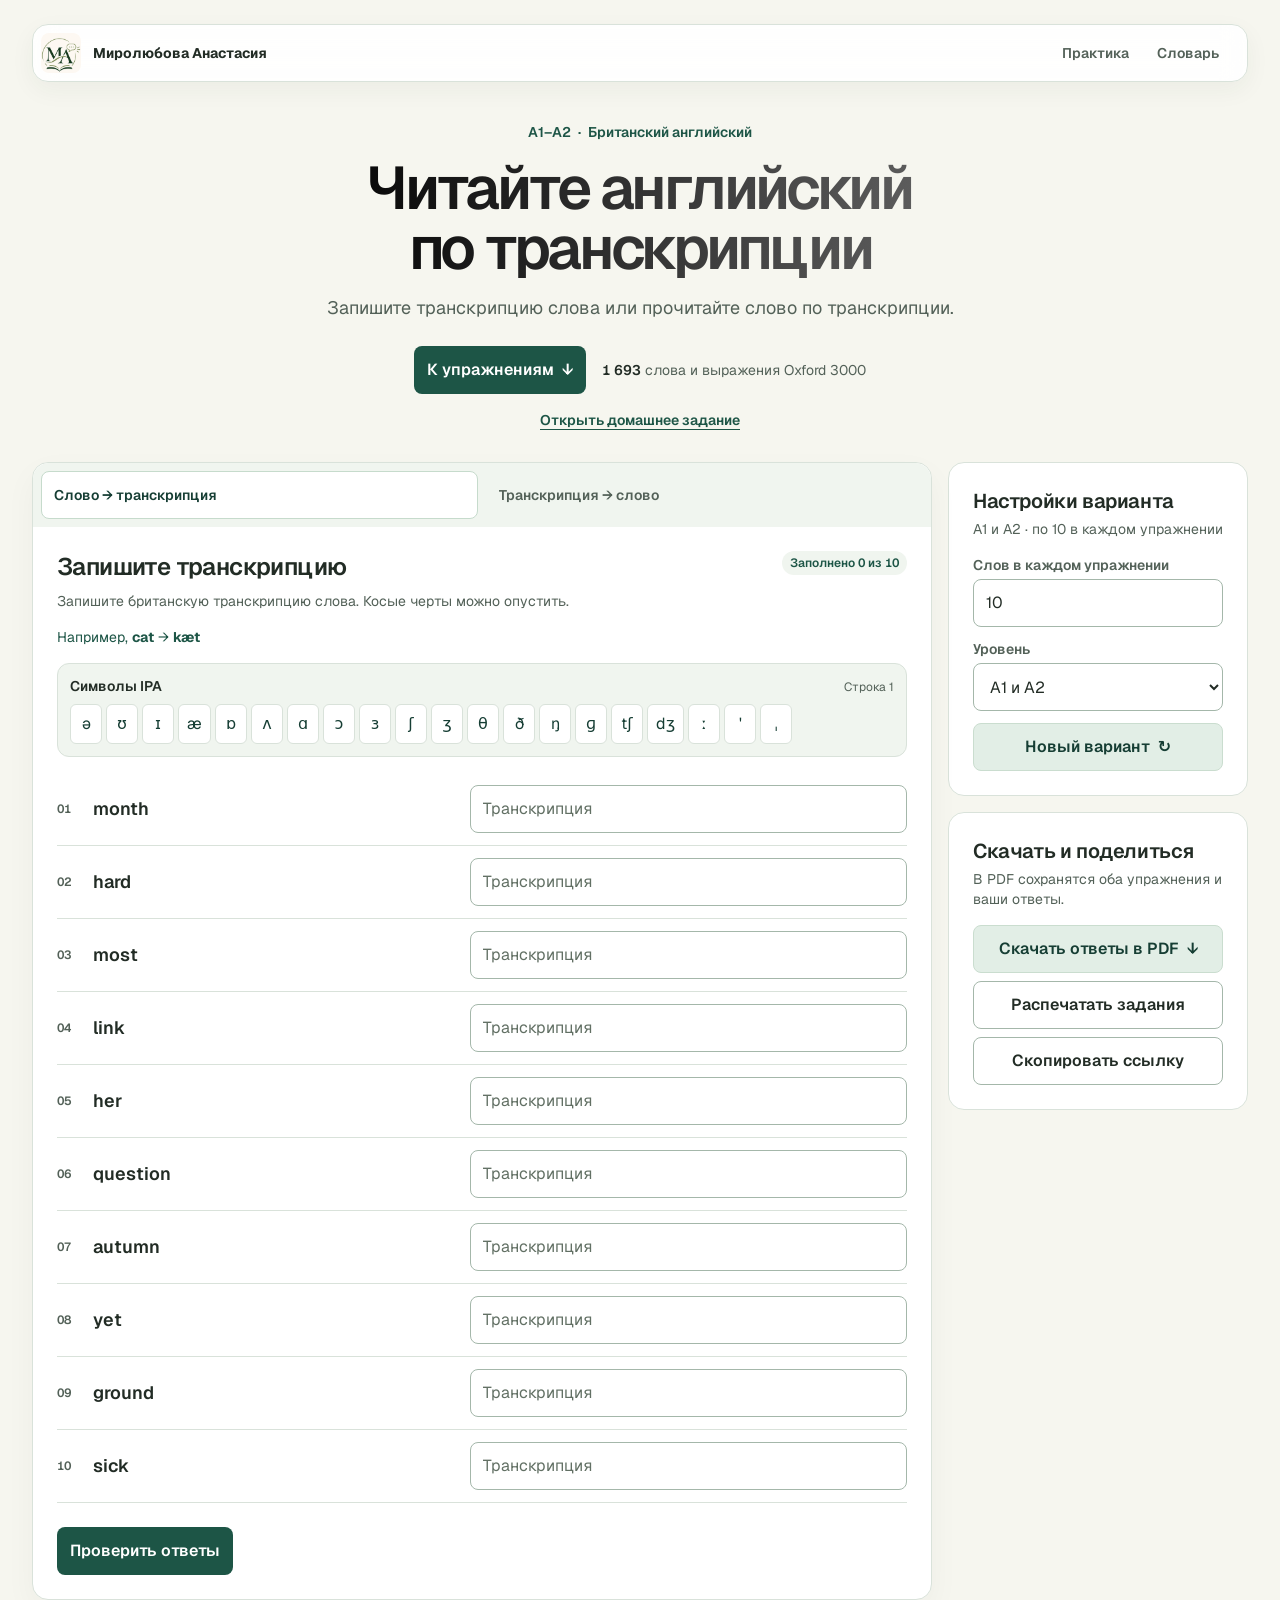
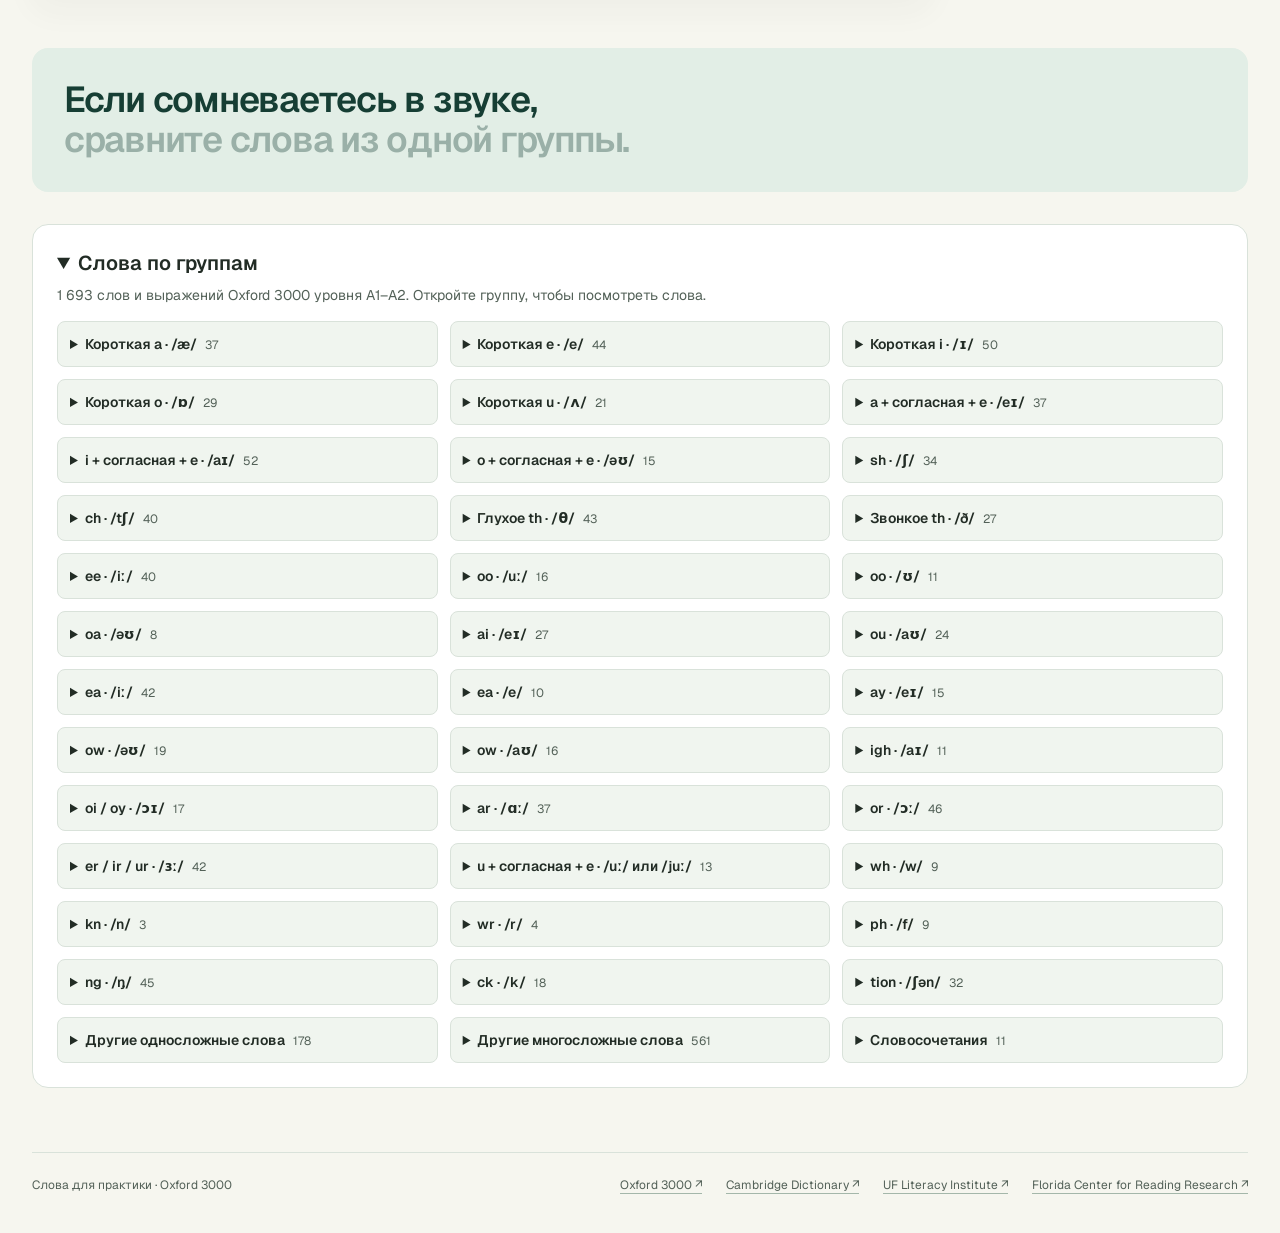
==== index.html @ 7498cb02 "Refresh trainer navigation and resource links" ====
<!doctype html>
<html lang="ru">
<head>
  <meta charset="utf-8">
  <meta name="viewport" content="width=device-width, initial-scale=1">
  <meta name="description" content="Тренажёр британской транскрипции для A1–A2. Два упражнения по словам Oxford 3000, клавиатура IPA и PDF с ответами.">
  <meta name="theme-color" content="#f6f6ef">
  <meta property="og:type" content="website">
  <meta property="og:title" content="Миролюбова Анастасия">
  <meta property="og:description" content="Тренажёр чтения и британской транскрипции по словам Oxford 3000 для A1–A2.">
  <meta property="og:url" content="https://dangensquangens.github.io/angliyskiy_mi_na/">
  <meta property="og:image" content="https://dangensquangens.github.io/angliyskiy_mi_na/share-preview.png?v=5">
  <meta property="og:image:alt" content="Миролюбова Анастасия. Тренажёр чтения и транскрипции для A1–A2.">
  <meta name="twitter:card" content="summary_large_image">
  <title>Миролюбова Анастасия</title>
  <link rel="icon" href="brand-mark.png" type="image/png">
  <link rel="preconnect" href="https://fonts.googleapis.com">
  <link rel="preconnect" href="https://fonts.gstatic.com" crossorigin>
  <link href="https://fonts.googleapis.com/css2?family=Geist:wght@400;500;600;700&display=swap" rel="stylesheet">
  <link rel="stylesheet" href="styles.css?v=6">
  <script src="words.js" defer></script>
  <script src="catalog.js" defer></script>
  <script src="reading-rules.js" defer></script>
  <script src="responses-pdf.js?v=2" defer></script>
  <script src="app.js?v=8" defer></script>
</head>
<body>
  <a class="skip-link" href="#exercise-panel" data-section>К заданиям</a>
  <div id="site-top" class="site-shell" tabindex="-1">
    <header class="site-header">
      <a class="brand" href="#site-top" data-section aria-label="Миролюбова Анастасия, к началу страницы">
        <img class="brand-mark" src="brand-mark.png" alt="" width="40" height="40">
        <span>Миролюбова Анастасия</span>
      </a>
      <nav class="site-nav" aria-label="По разделам">
        <a href="#practice" data-section>Практика</a>
        <a href="#dictionary" data-section>Словарь</a>
      </nav>
    </header>

    <main class="page-content">
      <section class="page-heading" aria-labelledby="page-title">
        <div class="hero-copy">
          <p class="hero-context">A1–A2 <span aria-hidden="true">·</span> Британский английский</p>
          <h1 id="page-title">Читайте английский<br>по транскрипции</h1>
          <p class="page-intro">Запишите транскрипцию слова или прочитайте слово по транскрипции.</p>
          <div class="hero-actions">
            <a class="button button-primary" href="#practice" data-section>К упражнениям <span aria-hidden="true">↓</span></a>
            <p class="hero-source"><strong>1&nbsp;693</strong> слова и выражения Oxford 3000</p>
          </div>
          <p class="homework-entry"><a href="homework.html">Открыть домашнее задание</a></p>
        </div>
      </section>

      <section id="practice" class="practice" tabindex="-1" aria-label="Практика чтения и транскрипции">
        <div class="workspace">
          <section class="variant-card" aria-labelledby="settings-title">
            <div>
              <h2 id="settings-title">Настройки варианта</h2>
              <p id="worksheet-meta" class="muted"></p>
              <p id="settings-note" class="form-note" role="status" aria-live="polite"></p>
            </div>
            <form id="settings" aria-labelledby="settings-title">
              <div class="settings-field">
                <label class="field-label" for="word-count">Слов в каждом упражнении</label>
                <input id="word-count" name="word-count" type="number" min="1" max="15" value="10" required>
              </div>
              <div class="settings-field">
                <label class="field-label" for="level">Уровень</label>
                <select id="level" name="level">
                  <option value="all">A1 и A2</option>
                  <option value="A1">A1</option>
                  <option value="A2">A2</option>
                </select>
              </div>
              <button class="button button-secondary" type="submit">Новый вариант <span aria-hidden="true">↻</span></button>
            </form>
          </section>
          <section class="worksheet" aria-label="Упражнения">
            <div class="tabs" role="tablist" aria-label="Выберите упражнение">
              <button id="tab-0" class="tab" type="button" role="tab" data-mode="0" aria-controls="exercise-panel" aria-selected="true" tabindex="0">
                <span>Слово <span aria-hidden="true">→</span> транскрипция</span>
              </button>
              <button id="tab-1" class="tab" type="button" role="tab" data-mode="1" aria-controls="exercise-panel" aria-selected="false" tabindex="-1">
                <span>Транскрипция <span aria-hidden="true">→</span> слово</span>
              </button>
            </div>

            <div id="exercise-panel" class="exercise-panel" role="tabpanel" aria-labelledby="tab-0" tabindex="0">
              <div class="exercise-heading">
                <div>
                  <h2 id="exercise-title">Запишите транскрипцию</h2>
                  <p id="instructions" class="instructions">Запишите британскую транскрипцию слова. Косые черты можно опустить.</p>
                </div>
                <p id="answer-progress" class="progress" aria-live="polite"></p>
              </div>
              <p id="exercise-example" class="example"></p>

              <section id="ipa-keyboard" class="keyboard" aria-labelledby="ipa-heading">
                <div class="keyboard-heading">
                  <h3 id="ipa-heading">Символы IPA</h3>
                  <span id="ipa-target">Строка 1</span>
                </div>
                <div id="ipa-keys" class="ipa-keys" role="group" aria-label="Символы транскрипции"></div>
              </section>

              <ol id="answer-list" class="answer-list" aria-label="Список заданий"></ol>
              <div class="check-bar">
                <button id="check-answers" class="button button-primary" type="button">Проверить ответы</button>
                <p id="check-result" class="check-result" role="status" aria-live="polite"></p>
              </div>
            </div>
          </section>

          <aside class="side-card actions-card" aria-labelledby="actions-title">
            <h2 id="actions-title">Скачать и поделиться</h2>
            <p class="muted">В PDF сохранятся оба упражнения и ваши ответы.</p>
            <div class="action-buttons">
              <button id="download-responses" class="button button-secondary" type="button">Скачать ответы в PDF <span aria-hidden="true">↓</span></button>
              <button id="print-worksheet" class="button button-outline" type="button">Распечатать задания</button>
              <button id="copy-link" class="button button-outline" type="button">Скопировать ссылку</button>
            </div>
            <p id="action-status" class="form-note" role="status" aria-live="polite"></p>
          </aside>
        </div>
      </section>

      <div class="study-tip">
        <p><span class="tip-line">Если сомневаетесь в звуке,</span> <span class="tip-line">сравните слова из одной группы.</span></p>
      </div>

      <details id="dictionary" class="word-groups-panel" tabindex="-1" open>
        <summary>Слова по группам</summary>
        <p id="word-groups-note" class="muted"></p>
        <div id="word-groups" class="word-groups"></div>
      </details>
    </main>
    <footer class="site-footer">
      <span>Слова для практики · Oxford 3000</span>
      <div class="footer-links">
        <a href="https://www.oxfordlearnersdictionaries.com/wordlists/oxford3000-5000" target="_blank" rel="noopener noreferrer">Oxford 3000 <span aria-hidden="true">↗</span></a>
        <a href="https://dictionary.cambridge.org/help/phonetics.html" target="_blank" rel="noopener noreferrer">Cambridge Dictionary <span aria-hidden="true">↗</span></a>
        <a href="https://ufli.education.ufl.edu/resources/teaching-resources/instructional-activities/" target="_blank" rel="noopener noreferrer">UF Literacy Institute <span aria-hidden="true">↗</span></a>
        <a href="https://fcrr.org/student-center-activities/teacher-resource-guide" target="_blank" rel="noopener noreferrer">Florida Center for Reading Research <span aria-hidden="true">↗</span></a>
      </div>
    </footer>
  </div>

  <dialog id="share-fallback" class="dialog" aria-labelledby="share-title">
    <div class="dialog-content">
      <h2 id="share-title">Скопируйте текст</h2>
      <p>Выделите текст и скопируйте его.</p>
      <textarea id="share-value" rows="7" aria-label="Текст для копирования" readonly></textarea>
      <button id="close-share" class="button button-primary" type="button">Закрыть</button>
    </div>
  </dialog>
  <div id="print-work" aria-label="Версия для печати"></div>
</body>
</html>
---- styles.css ----
:root {
  color-scheme: light;
  font-family: Geist, system-ui, sans-serif;
  font-synthesis: none;
  --paper: #f6f6ef;
  --surface: #fff;
  --ink: #222c25;
  --muted: #536158;
  --border: #d9e2da;
  --strong-border: #a4b7aa;
  --accent: #1d5546;
  --accent-hover: #163e34;
  --sage: #e2eee6;
  --sage-light: #f0f5ef;
  --curve: cubic-bezier(.22, 1, .36, 1);
  color: var(--ink);
  background: var(--paper);
}

* { box-sizing: border-box; }
[hidden] { display: none !important; }
body { margin: 0; }
button, input, select, textarea { font: inherit; }
button, summary { cursor: pointer; }
a { color: inherit; }
h1, h2, h3 { text-wrap: balance; }
p { text-wrap: pretty; }
:focus-visible { outline: 2px solid #286d58; outline-offset: 4px; }
:where(#practice, #exercise-panel, #dictionary) { scroll-margin-top: 96px; }

.skip-link {
  position: fixed;
  z-index: 10;
  top: 8px;
  left: 8px;
  padding: 12px;
  background: var(--surface);
  transform: translateY(-150%);
}

.skip-link:focus { transform: translateY(0); }
.site-shell { max-width: 1280px; margin: 0 auto; padding: 0 32px; }

.site-header {
  position: sticky;
  z-index: 2;
  top: 12px;
  display: flex;
  align-items: center;
  justify-content: space-between;
  gap: 24px;
  margin-top: 24px;
  padding: 8px 16px 8px 8px;
  border: 1px solid var(--border);
  border-radius: 16px;
  background: rgb(255 255 255 / 90%);
  box-shadow: 0 8px 24px rgb(41 62 48 / 5%);
  backdrop-filter: blur(12px);
}

.brand {
  display: inline-flex;
  align-items: center;
  gap: 12px;
  color: var(--ink);
  font-size: 14px;
  line-height: 20px;
  font-weight: 700;
  text-decoration: none;
}

.brand-mark {
  flex: none;
  border-radius: 8px;
}

.site-nav { display: flex; flex: none; gap: 4px; }
.site-nav a {
  padding: 8px 12px;
  border-radius: 8px;
  color: var(--muted);
  font-size: 14px;
  line-height: 20px;
  font-weight: 600;
  text-decoration: none;
}
.site-nav a:hover { background: var(--sage-light); color: var(--accent-hover); }

.page-content { padding: 40px 0 64px; }
.page-heading { margin-bottom: 32px; text-align: center; }
.page-heading .hero-copy h1, .page-heading .page-intro { margin-inline: auto; }
.page-heading .hero-actions { justify-content: center; }

.hero-context {
  margin: 0 0 16px;
  color: var(--accent);
  font-size: 14px;
  line-height: 20px;
  font-weight: 600;
}
.hero-context span { margin: 0 4px; }

.hero-copy h1 {
  max-width: 680px;
  margin: 0;
  color: #202820;
  font-size: 60px;
  line-height: 1;
  font-weight: 600;
  letter-spacing: -.055em;
}

@supports (background-clip: text) {
  .hero-copy h1 {
    background-image: linear-gradient(90deg, #000, #666);
    background-clip: text;
    color: transparent;
  }
}

.page-intro {
  max-width: 56ch;
  margin: 16px 0 0;
  color: var(--muted);
  font-size: 18px;
  line-height: 28px;
}

.hero-actions { display: flex; flex-wrap: wrap; align-items: center; gap: 12px 16px; margin-top: 24px; }
.hero-source { margin: 0; color: var(--muted); font-size: 14px; line-height: 20px; }
.hero-source strong { color: var(--ink); font-weight: 600; font-variant-numeric: tabular-nums; }
.homework-entry { margin: 16px 0 0; color: var(--accent); font-size: 14px; line-height: 20px; font-weight: 600; }
.homework-entry a { text-underline-offset: 4px; }

.variant-card, .worksheet, .side-card, .word-groups-panel {
  border: 1px solid var(--border);
  border-radius: 16px;
  background: var(--surface);
}

.variant-card {
  grid-area: variant;
  display: grid;
  gap: 16px;
  padding: 24px;
}

.variant-card h2, .side-card h2 {
  margin: 0;
  font-size: 20px;
  line-height: 28px;
  font-weight: 600;
  letter-spacing: -.02em;
}

#settings { display: grid; align-items: end; gap: 12px; }
.settings-field { min-width: 0; }
.field-label {
  display: block;
  margin-bottom: 4px;
  color: var(--muted);
  font-size: 14px;
  line-height: 20px;
  font-weight: 600;
}

.workspace {
  display: grid;
  grid-template-columns: minmax(0, 1fr) 300px;
  grid-template-rows: auto 1fr;
  grid-template-areas: "worksheet variant" "worksheet actions";
  gap: 16px;
  align-items: start;
}
.worksheet { grid-area: worksheet; min-width: 0; box-shadow: 0 12px 32px rgb(41 62 48 / 4%); }
.tabs {
  display: grid;
  grid-template-columns: repeat(2, minmax(0, 1fr));
  gap: 8px;
  padding: 8px;
  border-radius: 16px 16px 0 0;
  background: var(--sage-light);
}
.tab {
  min-height: 48px;
  padding: 8px 12px;
  border: 1px solid transparent;
  border-radius: 8px;
  background: transparent;
  color: var(--muted);
  text-align: left;
  font-size: 14px;
  line-height: 20px;
  font-weight: 600;
  transition: transform .3s var(--curve);
}
.tab:hover { color: var(--accent-hover); background: #e7efe8; }
.tab[aria-selected="true"] {
  border-color: #c6dbcc;
  background: var(--surface);
  color: var(--accent-hover);
}

.exercise-panel { padding: 24px; }
.exercise-heading { display: flex; justify-content: space-between; align-items: start; gap: 16px; }
.exercise-heading h2 { margin: 0; font-size: 24px; line-height: 32px; font-weight: 600; letter-spacing: -.025em; }
.instructions { max-width: 60ch; margin: 8px 0 0; color: var(--muted); font-size: 14px; line-height: 20px; }
.progress {
  flex-shrink: 0;
  margin: 0;
  padding: 4px 8px;
  border-radius: 999px;
  background: var(--sage-light);
  color: var(--accent);
  font-size: 12px;
  line-height: 16px;
  font-weight: 600;
  font-variant-numeric: tabular-nums;
}
.progress:empty, .example:empty { display: none; }
.example { margin: 16px 0 0; color: var(--accent); font-size: 14px; line-height: 20px; }
.keyboard {
  margin-top: 16px;
  padding: 12px;
  border: 1px solid var(--border);
  border-radius: 12px;
  background: var(--sage-light);
}
.keyboard-heading {
  display: flex; flex-wrap: wrap; align-items: baseline; justify-content: space-between;
  gap: 4px 12px; margin-bottom: 8px; color: var(--muted); font-size: 12px; line-height: 16px;
}
.keyboard-heading h3 { margin: 0; color: var(--ink); font-size: 14px; line-height: 20px; font-weight: 600; }
.ipa-keys { display: flex; flex-wrap: wrap; gap: 4px; }
.ipa-key {
  min-width: 40px;
  min-height: 40px;
  padding: 4px 8px;
  border: 1px solid var(--border);
  border-radius: 6px;
  background: var(--surface);
  color: var(--accent-hover);
  font-size: 16px;
  line-height: 24px;
  transition: transform .3s var(--curve);
}
.ipa-key:hover { border-color: var(--strong-border); background: var(--sage); }

.answer-list { margin: 16px 0 0; padding: 0; list-style: none; }
.question-row {
  display: grid;
  grid-template-columns: 24px minmax(0, 1fr) minmax(0, 1.2fr);
  align-items: center;
  gap: 12px;
  padding: 12px 0;
  border-bottom: 1px solid var(--border);
}
.question-index {
  color: var(--muted);
  font-size: 12px;
  line-height: 16px;
  font-weight: 600;
  font-variant-numeric: tabular-nums;
}
.question-prompt { color: var(--ink); font-size: 18px; line-height: 28px; font-weight: 600; overflow-wrap: anywhere; }
.prompt-hint { display: block; margin-top: 4px; color: var(--muted); font-size: 12px; line-height: 16px; font-weight: 400; }
.answer-cell { min-width: 0; }
.answer-input, #word-count, #level, #share-value {
  width: 100%;
  min-height: 48px;
  padding: 8px 12px;
  border: 1px solid var(--strong-border);
  border-radius: 8px;
  background: var(--surface);
  color: var(--ink);
  font-size: 16px;
  line-height: 24px;
}
.answer-input::placeholder { color: #627064; }
.answer-input:hover, #word-count:hover, #level:hover { border-color: var(--accent); }
.question-row[data-result="correct"] .answer-input { border-color: #52866b; background: #f2f8f3; }
.question-row[data-result="incorrect"] .answer-input { border-color: #ad6959; background: #fff6f4; }
.question-row[data-result="empty"] .answer-input { border-color: #a77831; }
.answer-feedback { margin: 4px 0 0; color: #8b4132; font-size: 12px; line-height: 16px; overflow-wrap: anywhere; }
.answer-feedback:empty { display: none; }
.question-row[data-result="correct"] .answer-feedback { color: #30644c; }
.check-bar { display: flex; align-items: center; flex-wrap: wrap; gap: 16px; padding-top: 24px; }
.check-result { margin: 0; color: var(--muted); font-size: 14px; line-height: 20px; }

.button {
  display: inline-flex;
  justify-content: center;
  align-items: center;
  gap: 8px;
  min-height: 48px;
  padding: 8px 12px;
  border: 1px solid transparent;
  border-radius: 8px;
  font-size: 16px;
  line-height: 24px;
  font-weight: 600;
  text-align: center;
  text-decoration: none;
  transition: transform .3s var(--curve), opacity .3s var(--curve);
}
.button:active, .tab:active, .ipa-key:active { transform: translateY(1px); }
.button:disabled { cursor: wait; opacity: .65; }
.button-primary { color: white; background: var(--accent); }
.button-primary:hover { background: var(--accent-hover); }
.button-secondary { color: var(--accent-hover); background: var(--sage); border-color: #caddcf; }
.button-secondary:hover { background: #d5e8da; border-color: #a6bfb0; }
.button-outline { color: var(--ink); background: var(--surface); border-color: var(--strong-border); }
.button-outline:hover { background: var(--sage-light); border-color: var(--accent); }
.side-card { padding: 24px; }
.actions-card { grid-area: actions; position: sticky; top: 96px; }
.action-buttons { display: grid; gap: 8px; margin-top: 16px; }
.muted { margin: 4px 0 0; color: var(--muted); font-size: 14px; line-height: 20px; }
.form-note { margin: 0; color: var(--muted); font-size: 12px; line-height: 16px; }
.form-note:not(:empty) { margin-top: 8px; }

.study-tip { margin: 48px 0 32px; padding: 32px; border-radius: 16px; background: var(--sage); }
.study-tip p {
  max-width: 680px;
  margin: 0;
  color: var(--accent-hover);
  font-size: 36px;
  line-height: 40px;
  font-weight: 600;
  letter-spacing: -.035em;
  text-wrap: balance;
}
.tip-line { display: block; }
.tip-word { display: inline-block; transition: opacity .7s var(--curve); }
.tip-word[data-pending] { opacity: .35; }

.word-groups-panel { padding: 24px; }
.word-groups-panel > summary { color: var(--ink); font-size: 20px; line-height: 28px; font-weight: 600; }
.word-groups-panel > .muted { margin-top: 8px; }
.word-groups {
  display: grid;
  grid-template-columns: repeat(3, minmax(0, 1fr));
  align-items: start;
  gap: 12px;
  margin-top: 16px;
}
.word-group { min-width: 0; padding: 12px; border: 1px solid var(--border); border-radius: 8px; background: var(--sage-light); }
.word-group summary { color: var(--ink); font-size: 14px; line-height: 20px; font-weight: 600; overflow-wrap: anywhere; }
.word-group summary:hover { color: var(--accent); }
.word-group summary small { margin-left: 8px; color: var(--muted); font-size: 12px; line-height: 16px; font-weight: 400; }
.word-group-list { display: flex; flex-wrap: wrap; gap: 8px; margin: 12px 0 0; padding: 0; list-style: none; }
.word-chip {
  display: inline-flex;
  align-items: baseline;
  gap: 4px;
  padding: 4px 8px;
  border: 1px solid var(--border);
  border-radius: 8px;
  background: var(--surface);
  color: var(--ink);
  font-size: 14px;
  line-height: 20px;
}
.word-chip small { color: var(--muted); font-size: 12px; line-height: 16px; }
.site-footer {
  display: flex;
  align-items: baseline;
  justify-content: space-between;
  flex-wrap: wrap;
  gap: 16px;
  padding: 24px 0 40px;
  border-top: 1px solid var(--border);
  color: var(--muted);
  font-size: 12px;
  line-height: 16px;
}
.footer-links { display: flex; flex-wrap: wrap; gap: 12px 24px; }
.footer-links a { text-decoration-color: var(--strong-border); text-underline-offset: 4px; }
.footer-links a:hover { color: var(--accent-hover); text-decoration-color: currentColor; }

.dialog {
  max-width: 520px;
  width: calc(100% - 32px);
  padding: 0;
  border: 1px solid var(--border);
  border-radius: 16px;
  color: var(--ink);
  box-shadow: 0 16px 48px rgb(41 62 48 / 15%);
}
.dialog::backdrop { background: rgb(19 37 29 / 45%); }
.dialog-content { padding: 24px; }
.dialog h2 { margin: 0; font-size: 24px; line-height: 32px; }
.dialog p { margin: 8px 0 16px; color: var(--muted); font-size: 14px; line-height: 20px; }
#share-value { min-height: 160px; resize: vertical; }
.dialog-content > .button { margin-top: 16px; }
.not-found { padding-top: 64px; }
#print-work { display: none; }

@media (max-width: 1060px) {
  .hero-copy h1 { font-size: 48px; line-height: 1; }
}

@media (max-width: 900px) {
  .site-shell { padding: 0 24px; }
  .workspace {
    grid-template-columns: minmax(0, 1fr);
    grid-template-rows: auto;
    grid-template-areas: "variant" "worksheet" "actions";
  }
  .variant-card { grid-template-columns: minmax(0, 1fr) auto; align-items: center; }
  #settings { grid-template-columns: minmax(144px, auto) minmax(132px, auto) auto; }
  .actions-card { position: static; }
  .word-groups { grid-template-columns: repeat(2, minmax(0, 1fr)); }
}

@media (min-width: 1040px) {
  .ipa-key { min-width: 32px; }
}

@media (max-width: 740px) {
  .site-shell { padding: 0 16px; }
  .site-header { gap: 8px; margin-top: 12px; padding: 8px; }
  .brand { gap: 8px; }
  .site-nav a { padding: 8px; }
  .page-content { padding: 32px 0 48px; }
  .page-heading { margin-bottom: 24px; }
  .hero-copy h1 { font-size: 36px; line-height: 40px; }
  .hero-context, .page-intro { margin-bottom: 8px; }
  .page-intro { margin-top: 12px; font-size: 16px; line-height: 24px; }
  .hero-actions { margin-top: 16px; }
  .variant-card { grid-template-columns: minmax(0, 1fr); padding: 16px; }
  .exercise-panel, .side-card { padding: 16px; }
  .study-tip { margin: 32px 0 24px; padding: 24px 16px; }
  .study-tip p { font-size: 36px; line-height: 40px; }
  .word-groups-panel { padding: 16px; }
}

@media (max-width: 480px) {
  .site-nav a, .brand { font-size: 12px; line-height: 16px; }
  .hero-copy h1 { letter-spacing: -.04em; }
  .page-heading .hero-actions { flex-direction: column; gap: 8px; }
  #settings { grid-template-columns: repeat(2, minmax(0, 1fr)); }
  #settings .button { grid-column: 1 / -1; }
  .tab { min-height: 48px; padding: 8px; font-size: 12px; line-height: 16px; }
  .exercise-heading { flex-direction: column; gap: 8px; }
  .exercise-heading h2 { font-size: 20px; line-height: 28px; }
  .question-row { grid-template-columns: 16px minmax(0, 1fr); gap: 8px; }
  .answer-cell { grid-column: 2; }
  .question-prompt { font-size: 16px; line-height: 24px; }
  .word-groups { grid-template-columns: minmax(0, 1fr); }
}

@media (max-width: 365px) {
  .hero-copy h1 { font-size: 30px; line-height: 36px; }
}

@media (prefers-reduced-motion: reduce) {
  *, *::before, *::after { transition-duration: 0s !important; scroll-behavior: auto !important; }
  .tip-word[data-pending] { opacity: 1; }
}
@media (forced-colors: active) {
  .hero-copy h1 { background: none; color: CanvasText; }
}

@media print {
  :root { background: white; color: black; }
  body > :not(#print-work) { display: none !important; }
  #print-work { display: block; font-family: Arial, sans-serif; font-size: 11pt; }
  #print-work h2 { font-size: 16pt; }
  .print-section { margin-bottom: 20pt; }
  .print-section ol { padding-left: 24pt; }
  .print-row { break-inside: avoid; padding: 4pt 0; }
  .print-prompt { display: inline-block; width: 40%; }
  .print-line { display: inline-block; width: 50%; border-bottom: 1px solid #555; min-height: 12pt; }
}
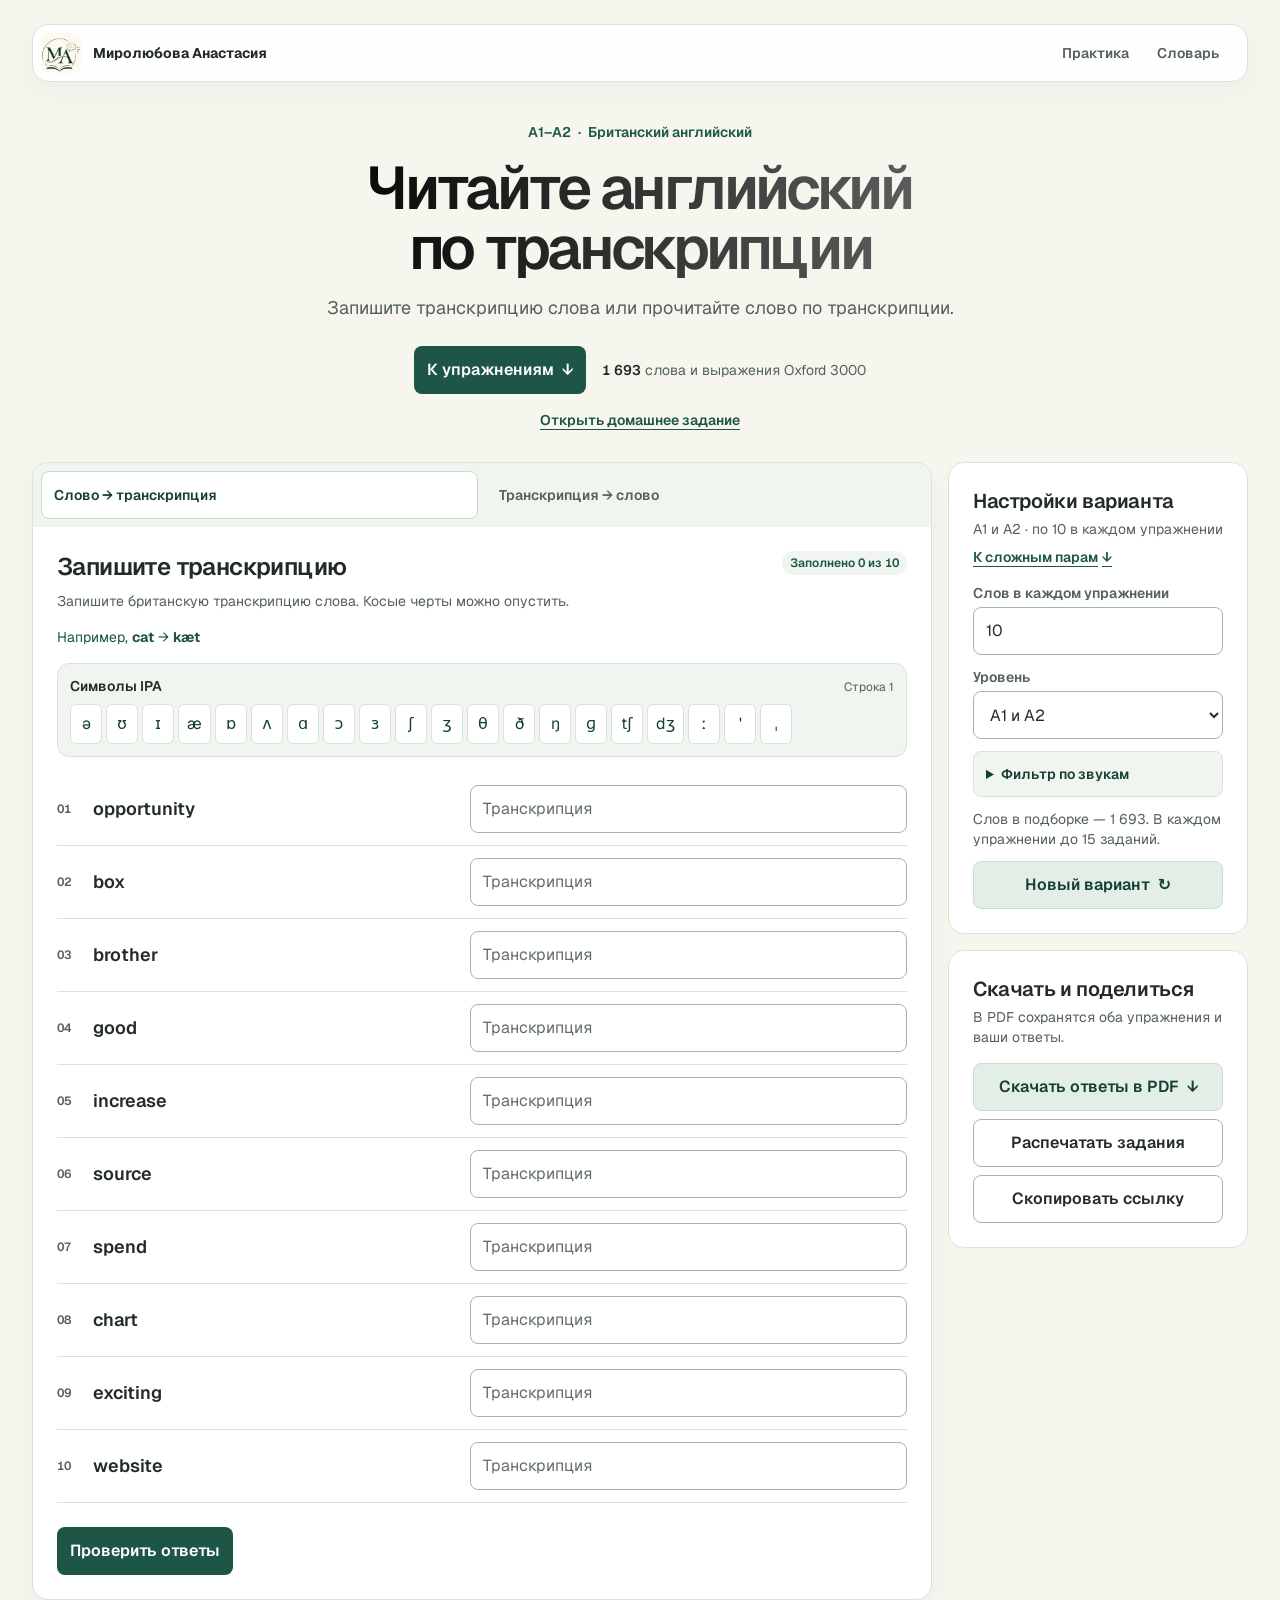
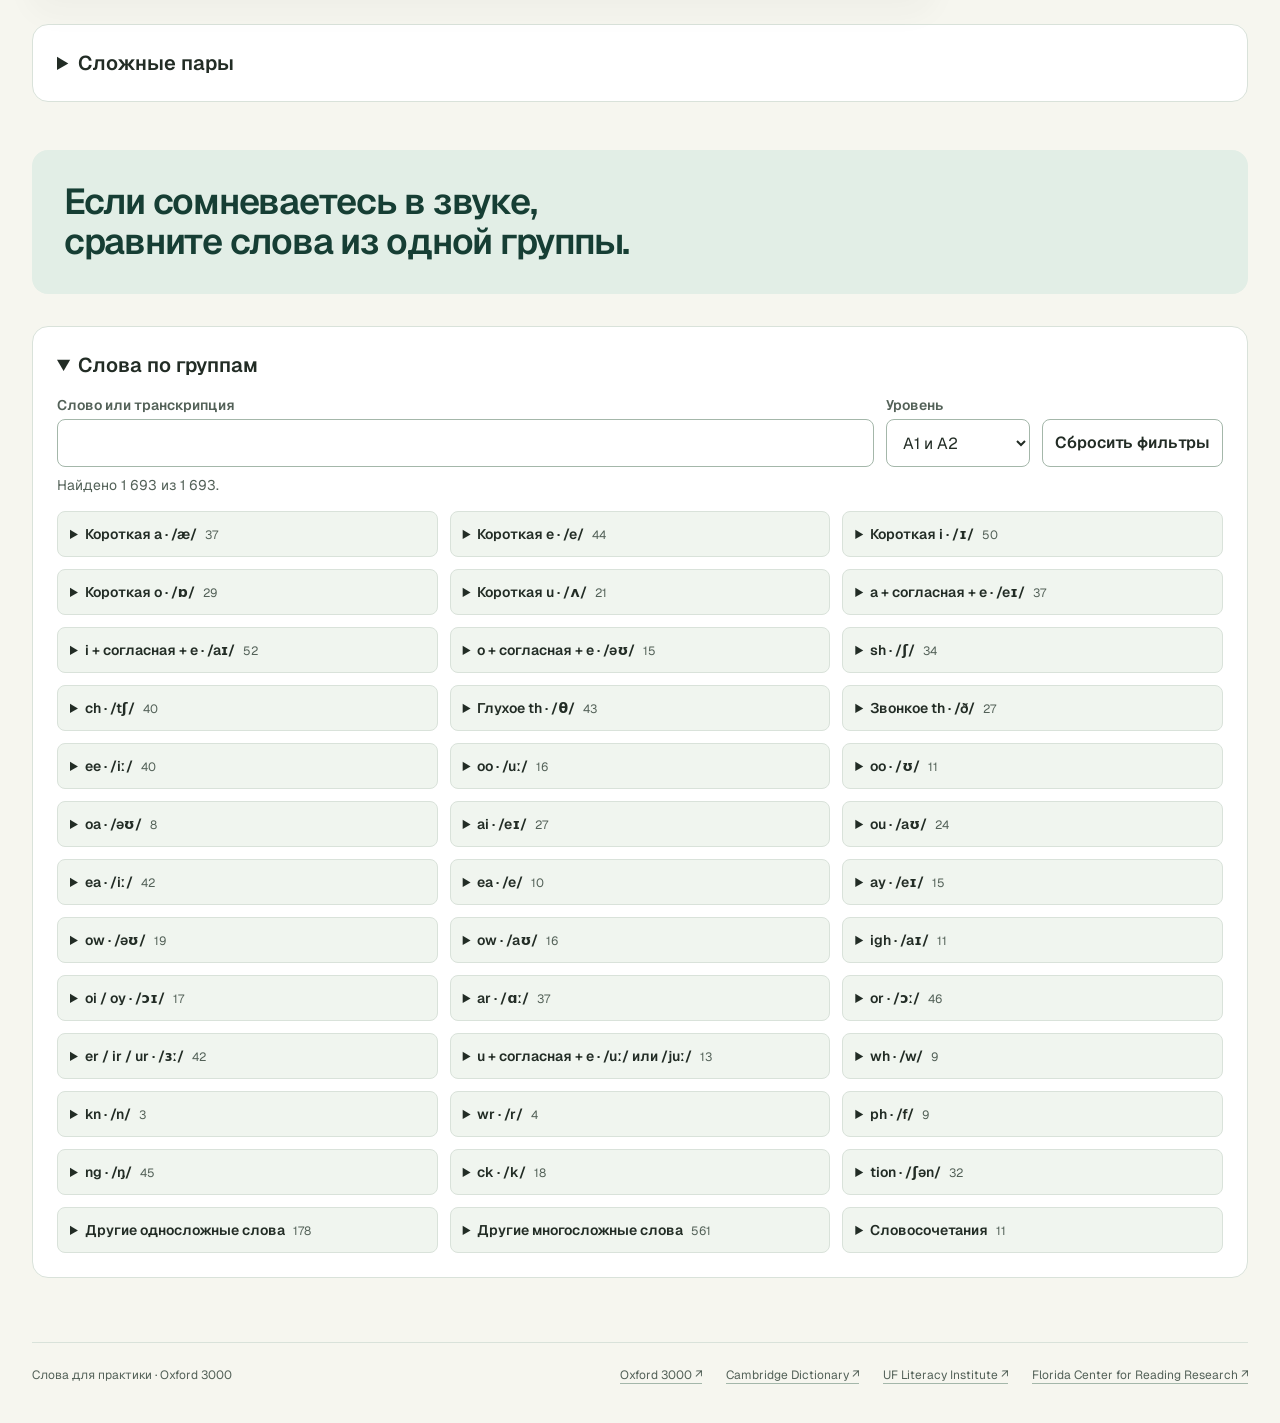
==== commit c1d1d0fc: "Release trainer practice and homework updates Show corrections in teacher review and add password to" ====
--- a/index.html
+++ b/index.html
@@ -17,12 +17,13 @@
   <link rel="preconnect" href="https://fonts.googleapis.com">
   <link rel="preconnect" href="https://fonts.gstatic.com" crossorigin>
   <link href="https://fonts.googleapis.com/css2?family=Geist:wght@400;500;600;700&display=swap" rel="stylesheet">
-  <link rel="stylesheet" href="styles.css?v=6">
+  <link rel="stylesheet" href="styles.css?v=10">
   <script src="words.js" defer></script>
   <script src="catalog.js" defer></script>
-  <script src="reading-rules.js" defer></script>
+  <script src="reading-rules.js?v=3" defer></script>
   <script src="responses-pdf.js?v=2" defer></script>
-  <script src="app.js?v=8" defer></script>
+  <script src="app.js?v=12" defer></script>
+  <script src="sound-pairs.js?v=2" defer></script>
 </head>
 <body>
   <a class="skip-link" href="#exercise-panel" data-section>К заданиям</a>
@@ -48,7 +49,7 @@
             <a class="button button-primary" href="#practice" data-section>К упражнениям <span aria-hidden="true">↓</span></a>
             <p class="hero-source"><strong>1&nbsp;693</strong> слова и выражения Oxford 3000</p>
           </div>
-          <p class="homework-entry"><a href="homework.html">Открыть домашнее задание</a></p>
+          <p class="homework-entry"><a href="homework.html?v=10">Открыть домашнее задание</a></p>
         </div>
       </section>
 
@@ -59,6 +60,7 @@
               <h2 id="settings-title">Настройки варианта</h2>
               <p id="worksheet-meta" class="muted"></p>
               <p id="settings-note" class="form-note" role="status" aria-live="polite"></p>
+              <a class="pair-jump" href="#sound-pairs" data-section>К сложным парам <span aria-hidden="true">↓</span></a>
             </div>
             <form id="settings" aria-labelledby="settings-title">
               <div class="settings-field">
@@ -73,7 +75,20 @@
                   <option value="A2">A2</option>
                 </select>
               </div>
-              <button class="button button-secondary" type="submit">Новый вариант <span aria-hidden="true">↻</span></button>
+              <details id="sound-filters" class="sound-filters">
+                <summary>Фильтр по звукам</summary>
+                <div class="settings-field">
+                  <label class="field-label" for="phoneme">Звук IPA</label>
+                  <select id="phoneme"><option value="">Не выбран</option></select>
+                </div>
+                <fieldset id="sound-groups" class="sound-groups">
+                  <legend class="field-label">Группы звуков</legend>
+                  <label><input id="all-sound-groups" type="checkbox"> Все группы</label>
+                </fieldset>
+                <p class="muted sound-help">Подойдут слова, в которых есть хотя бы один выбранный звук.</p>
+              </details>
+              <p id="available-prompts" class="muted" role="status"></p>
+              <button id="generate-worksheet" class="button button-secondary" type="submit">Новый вариант <span aria-hidden="true">↻</span></button>
             </form>
           </section>
           <section class="worksheet" aria-label="Упражнения">
@@ -89,25 +104,29 @@
             <div id="exercise-panel" class="exercise-panel" role="tabpanel" aria-labelledby="tab-0" tabindex="0">
               <div class="exercise-heading">
                 <div>
-                  <h2 id="exercise-title">Запишите транскрипцию</h2>
+                  <h2 id="exercise-title" tabindex="-1">Запишите транскрипцию</h2>
                   <p id="instructions" class="instructions">Запишите британскую транскрипцию слова. Косые черты можно опустить.</p>
                 </div>
                 <p id="answer-progress" class="progress" aria-live="polite"></p>
               </div>
               <p id="exercise-example" class="example"></p>
 
-              <section id="ipa-keyboard" class="keyboard" aria-labelledby="ipa-heading">
-                <div class="keyboard-heading">
-                  <h3 id="ipa-heading">Символы IPA</h3>
-                  <span id="ipa-target">Строка 1</span>
-                </div>
-                <div id="ipa-keys" class="ipa-keys" role="group" aria-label="Символы транскрипции"></div>
-              </section>
+              <div id="ipa-keyboard-home">
+                <section id="ipa-keyboard" class="keyboard" aria-labelledby="ipa-heading">
+                  <div class="keyboard-heading">
+                    <h3 id="ipa-heading">Символы IPA</h3>
+                    <span id="ipa-target">Строка 1</span>
+                  </div>
+                  <div id="ipa-keys" class="ipa-keys" role="group" aria-label="Символы транскрипции"></div>
+                </section>
+              </div>
 
               <ol id="answer-list" class="answer-list" aria-label="Список заданий"></ol>
               <div class="check-bar">
                 <button id="check-answers" class="button button-primary" type="button">Проверить ответы</button>
-                <p id="check-result" class="check-result" role="status" aria-live="polite"></p>
+                <button id="repeat-errors" class="button button-secondary" type="button" hidden>Повторить ошибки</button>
+                <button id="return-from-review" class="button button-outline" type="button" hidden>К исходному упражнению</button>
+                <p id="check-result" class="check-result" role="status" aria-live="polite" tabindex="-1"></p>
               </div>
             </div>
           </section>
@@ -123,6 +142,25 @@
             <p id="action-status" class="form-note" role="status" aria-live="polite"></p>
           </aside>
         </div>
+        <details id="sound-pairs" class="side-card sound-pairs" tabindex="-1">
+          <summary>Сложные пары</summary>
+          <p class="muted">Выберите слово для каждой транскрипции.</p>
+          <form id="sound-pair-settings" class="pair-settings" aria-label="Настройки сложных пар">
+            <div class="settings-field">
+              <label class="field-label" for="sound-pair-contrast">Пара звуков</label>
+              <select id="sound-pair-contrast"></select>
+            </div>
+            <button class="button button-secondary" type="submit">Начать тренировку</button>
+          </form>
+          <form id="sound-pair-quiz" class="pair-quiz" aria-labelledby="sound-pair-title" hidden>
+            <h3 id="sound-pair-title" tabindex="-1"></h3>
+            <div id="sound-pair-questions" class="pair-questions"></div>
+            <div class="check-bar">
+              <button class="button button-primary" type="submit">Проверить ответы</button>
+              <p id="sound-pair-result" class="check-result" role="status"></p>
+            </div>
+          </form>
+        </details>
       </section>
 
       <div class="study-tip">
@@ -131,7 +169,22 @@
 
       <details id="dictionary" class="word-groups-panel" tabindex="-1" open>
         <summary>Слова по группам</summary>
-        <p id="word-groups-note" class="muted"></p>
+        <div class="dictionary-controls" role="group" aria-label="Поиск по словарю">
+          <div class="settings-field">
+            <label class="field-label" for="dictionary-search">Слово или транскрипция</label>
+            <input id="dictionary-search" type="search" spellcheck="false" autocomplete="off" autocapitalize="none" autocorrect="off">
+          </div>
+          <div class="settings-field">
+            <label class="field-label" for="dictionary-level">Уровень</label>
+            <select id="dictionary-level">
+              <option value="all">A1 и A2</option>
+              <option value="A1">A1</option>
+              <option value="A2">A2</option>
+            </select>
+          </div>
+          <button id="dictionary-reset" class="button button-outline" type="button">Сбросить фильтры</button>
+        </div>
+        <p id="word-groups-note" class="muted" role="status"></p>
         <div id="word-groups" class="word-groups"></div>
       </details>
     </main>
--- a/styles.css
+++ b/styles.css
@@ -26,7 +26,7 @@
 h1, h2, h3 { text-wrap: balance; }
 p { text-wrap: pretty; }
 :focus-visible { outline: 2px solid #286d58; outline-offset: 4px; }
-:where(#practice, #exercise-panel, #dictionary) { scroll-margin-top: 96px; }
+:where(#practice, #exercise-panel, #exercise-title, #dictionary, #sound-pairs, #sound-pair-title) { scroll-margin-top: 96px; }
 
 .skip-link {
   position: fixed;
@@ -155,6 +155,17 @@
 
 #settings { display: grid; align-items: end; gap: 12px; }
 .settings-field { min-width: 0; }
+.sound-filters, #available-prompts, #generate-worksheet { grid-column: 1 / -1; }
+#available-prompts { margin: 0; }
+.sound-filters { min-width: 0; padding: 12px; border: 1px solid var(--border); border-radius: 8px; background: var(--sage-light); }
+.sound-filters summary { color: var(--accent-hover); font-size: 14px; line-height: 20px; font-weight: 600; }
+.sound-filters .settings-field { margin-top: 12px; }
+.sound-groups { display: grid; grid-template-columns: repeat(auto-fit, minmax(min(100%, 80px), 1fr)); gap: 0 8px; min-width: 0; margin: 12px 0 0; padding: 0; border: 0; }
+.sound-groups label { display: flex; align-items: center; gap: 8px; min-height: 40px; padding: 4px 0; font-size: 14px; line-height: 20px; cursor: pointer; }
+.sound-groups label:first-of-type { grid-column: 1 / -1; }
+.sound-groups input { flex: 0 0 auto; width: 16px; height: 16px; margin: 0; accent-color: var(--accent); }
+.sound-help { margin: 8px 0 0; }
+#generate-worksheet:disabled { cursor: not-allowed; }
 .field-label {
   display: block;
   margin-bottom: 4px;
@@ -262,10 +273,13 @@
   font-weight: 600;
   font-variant-numeric: tabular-nums;
 }
-.question-prompt { color: var(--ink); font-size: 18px; line-height: 28px; font-weight: 600; overflow-wrap: anywhere; }
+.question-prompt { min-width: 0; color: var(--ink); font-size: 18px; line-height: 28px; font-weight: 600; overflow-wrap: anywhere; }
 .prompt-hint { display: block; margin-top: 4px; color: var(--muted); font-size: 12px; line-height: 16px; font-weight: 400; }
 .answer-cell { min-width: 0; }
-.answer-input, #word-count, #level, #share-value {
+.answer-controls { display: flex; gap: 8px; }
+.answer-controls .answer-input { min-width: 0; }
+.answer-controls .answer-ipa-toggle { display: none; }
+.answer-input, #word-count, #level, #phoneme, #dictionary-search, #dictionary-level, #share-value, #sound-pair-contrast {
   width: 100%;
   min-height: 48px;
   padding: 8px 12px;
@@ -277,7 +291,7 @@
   line-height: 24px;
 }
 .answer-input::placeholder { color: #627064; }
-.answer-input:hover, #word-count:hover, #level:hover { border-color: var(--accent); }
+.answer-input:hover, #word-count:hover, #level:hover, #phoneme:hover, #dictionary-search:hover, #dictionary-level:hover, #sound-pair-contrast:hover { border-color: var(--accent); }
 .question-row[data-result="correct"] .answer-input { border-color: #52866b; background: #f2f8f3; }
 .question-row[data-result="incorrect"] .answer-input { border-color: #ad6959; background: #fff6f4; }
 .question-row[data-result="empty"] .answer-input { border-color: #a77831; }
@@ -286,6 +300,7 @@
 .question-row[data-result="correct"] .answer-feedback { color: #30644c; }
 .check-bar { display: flex; align-items: center; flex-wrap: wrap; gap: 16px; padding-top: 24px; }
 .check-result { margin: 0; color: var(--muted); font-size: 14px; line-height: 20px; }
+.check-result:empty { display: none; }
 
 .button {
   display: inline-flex;
@@ -318,6 +333,24 @@
 .form-note { margin: 0; color: var(--muted); font-size: 12px; line-height: 16px; }
 .form-note:not(:empty) { margin-top: 8px; }
 
+.pair-jump { display: inline-flex; align-items: center; gap: 4px; margin-top: 8px; color: var(--accent); font-size: 14px; line-height: 20px; font-weight: 600; text-underline-offset: 4px; }
+.sound-pairs { margin-top: 24px; }
+.sound-pairs > summary { font-size: 20px; line-height: 28px; font-weight: 600; }
+.pair-settings { display: flex; align-items: end; flex-wrap: wrap; gap: 12px; margin-top: 16px; }
+.pair-settings .settings-field { flex: 0 1 200px; }
+.pair-quiz { margin-top: 24px; }
+.pair-quiz h3 { margin: 0 0 12px; font-size: 16px; line-height: 24px; }
+.pair-questions { display: grid; grid-template-columns: repeat(auto-fit, minmax(min(100%, 220px), 1fr)); gap: 12px; }
+.pair-question { min-width: 0; margin: 0; padding: 8px 12px 12px; border: 1px solid var(--border); border-radius: 8px; background: var(--sage-light); }
+.pair-question legend { padding: 0 4px; font-size: 18px; line-height: 28px; font-weight: 600; }
+.pair-choices { display: flex; flex-wrap: wrap; gap: 8px; }
+.pair-choice { display: inline-flex; align-items: center; gap: 8px; min-height: 44px; padding: 4px 8px; border: 1px solid var(--strong-border); border-radius: 8px; background: var(--surface); cursor: pointer; }
+.pair-choice input { width: 16px; height: 16px; margin: 0; accent-color: var(--accent); }
+.pair-choice:has(input:checked) { border-color: var(--accent); background: var(--sage); }
+.pair-feedback { margin: 8px 0 0; color: #8b4132; font-size: 14px; line-height: 20px; }
+.pair-question[data-result="correct"] .pair-feedback { color: #30644c; }
+.pair-question[data-result="empty"] .pair-feedback { color: var(--muted); }
+
 .study-tip { margin: 48px 0 32px; padding: 32px; border-radius: 16px; background: var(--sage); }
 .study-tip p {
   max-width: 680px;
@@ -336,6 +369,9 @@
 .word-groups-panel { padding: 24px; }
 .word-groups-panel > summary { color: var(--ink); font-size: 20px; line-height: 28px; font-weight: 600; }
 .word-groups-panel > .muted { margin-top: 8px; }
+.dictionary-controls { display: flex; align-items: end; flex-wrap: wrap; gap: 12px; margin-top: 16px; }
+.dictionary-controls .settings-field:first-child { flex: 1 1 240px; }
+.dictionary-controls .settings-field:nth-child(2) { flex: 0 1 144px; }
 .word-groups {
   display: grid;
   grid-template-columns: repeat(3, minmax(0, 1fr));
@@ -351,7 +387,9 @@
 .word-chip {
   display: inline-flex;
   align-items: baseline;
+  flex-wrap: wrap;
   gap: 4px;
+  max-width: 100%;
   padding: 4px 8px;
   border: 1px solid var(--border);
   border-radius: 8px;
@@ -359,7 +397,9 @@
   color: var(--ink);
   font-size: 14px;
   line-height: 20px;
-}
+  overflow-wrap: anywhere;
+}
+.word-chip-ipa { color: var(--muted); }
 .word-chip small { color: var(--muted); font-size: 12px; line-height: 16px; }
 .site-footer {
   display: flex;
@@ -406,14 +446,18 @@
     grid-template-rows: auto;
     grid-template-areas: "variant" "worksheet" "actions";
   }
-  .variant-card { grid-template-columns: minmax(0, 1fr) auto; align-items: center; }
-  #settings { grid-template-columns: minmax(144px, auto) minmax(132px, auto) auto; }
+  .variant-card { grid-template-columns: minmax(0, 1fr) minmax(0, 2fr); align-items: start; }
+  #settings { grid-template-columns: repeat(2, minmax(0, 1fr)); }
   .actions-card { position: static; }
   .word-groups { grid-template-columns: repeat(2, minmax(0, 1fr)); }
 }
 
 @media (min-width: 1040px) {
   .ipa-key { min-width: 32px; }
+}
+
+@media (pointer: coarse) {
+  .ipa-key { min-width: 44px; min-height: 48px; }
 }
 
 @media (max-width: 740px) {
@@ -429,6 +473,14 @@
   .hero-actions { margin-top: 16px; }
   .variant-card { grid-template-columns: minmax(0, 1fr); padding: 16px; }
   .exercise-panel, .side-card { padding: 16px; }
+  .worksheet { scroll-margin-top: 80px; }
+  #ipa-keyboard-home .keyboard { display: none; }
+  .question-row > .keyboard { grid-column: 1 / -1; min-width: 0; margin-top: 0; padding: 8px; }
+  .ipa-keys { display: grid; grid-template-columns: repeat(auto-fit, minmax(44px, 1fr)); gap: 4px; }
+  .ipa-key { min-width: 44px; min-height: 48px; }
+  .answer-controls .answer-ipa-toggle { display: inline-flex; flex: none; min-width: 48px; }
+  .answer-ipa-toggle[aria-expanded="true"] { border-color: var(--accent); background: var(--sage); }
+  .site-nav a, .pair-jump { display: inline-flex; align-items: center; min-height: 44px; }
   .study-tip { margin: 32px 0 24px; padding: 24px 16px; }
   .study-tip p { font-size: 36px; line-height: 40px; }
   .word-groups-panel { padding: 16px; }
@@ -438,19 +490,23 @@
   .site-nav a, .brand { font-size: 12px; line-height: 16px; }
   .hero-copy h1 { letter-spacing: -.04em; }
   .page-heading .hero-actions { flex-direction: column; gap: 8px; }
-  #settings { grid-template-columns: repeat(2, minmax(0, 1fr)); }
-  #settings .button { grid-column: 1 / -1; }
-  .tab { min-height: 48px; padding: 8px; font-size: 12px; line-height: 16px; }
+  .tab { padding: 8px; overflow-wrap: anywhere; }
   .exercise-heading { flex-direction: column; gap: 8px; }
   .exercise-heading h2 { font-size: 20px; line-height: 28px; }
   .question-row { grid-template-columns: 16px minmax(0, 1fr); gap: 8px; }
   .answer-cell { grid-column: 2; }
   .question-prompt { font-size: 16px; line-height: 24px; }
   .word-groups { grid-template-columns: minmax(0, 1fr); }
+  .dictionary-controls { display: grid; }
 }
 
 @media (max-width: 365px) {
   .hero-copy h1 { font-size: 30px; line-height: 36px; }
+}
+
+@media screen and (max-width: 740px) and (min-height: 500px) {
+  .worksheet .tabs { position: sticky; z-index: 1; top: 80px; }
+  :where(#exercise-panel, #exercise-title, .answer-input, .answer-ipa-toggle, .keyboard, .ipa-key) { scroll-margin-top: 160px; }
 }
 
 @media (prefers-reduced-motion: reduce) {
@@ -469,6 +525,6 @@
   .print-section { margin-bottom: 20pt; }
   .print-section ol { padding-left: 24pt; }
   .print-row { break-inside: avoid; padding: 4pt 0; }
-  .print-prompt { display: inline-block; width: 40%; }
+  .print-prompt { display: inline-block; width: 40%; overflow-wrap: anywhere; }
   .print-line { display: inline-block; width: 50%; border-bottom: 1px solid #555; min-height: 12pt; }
 }
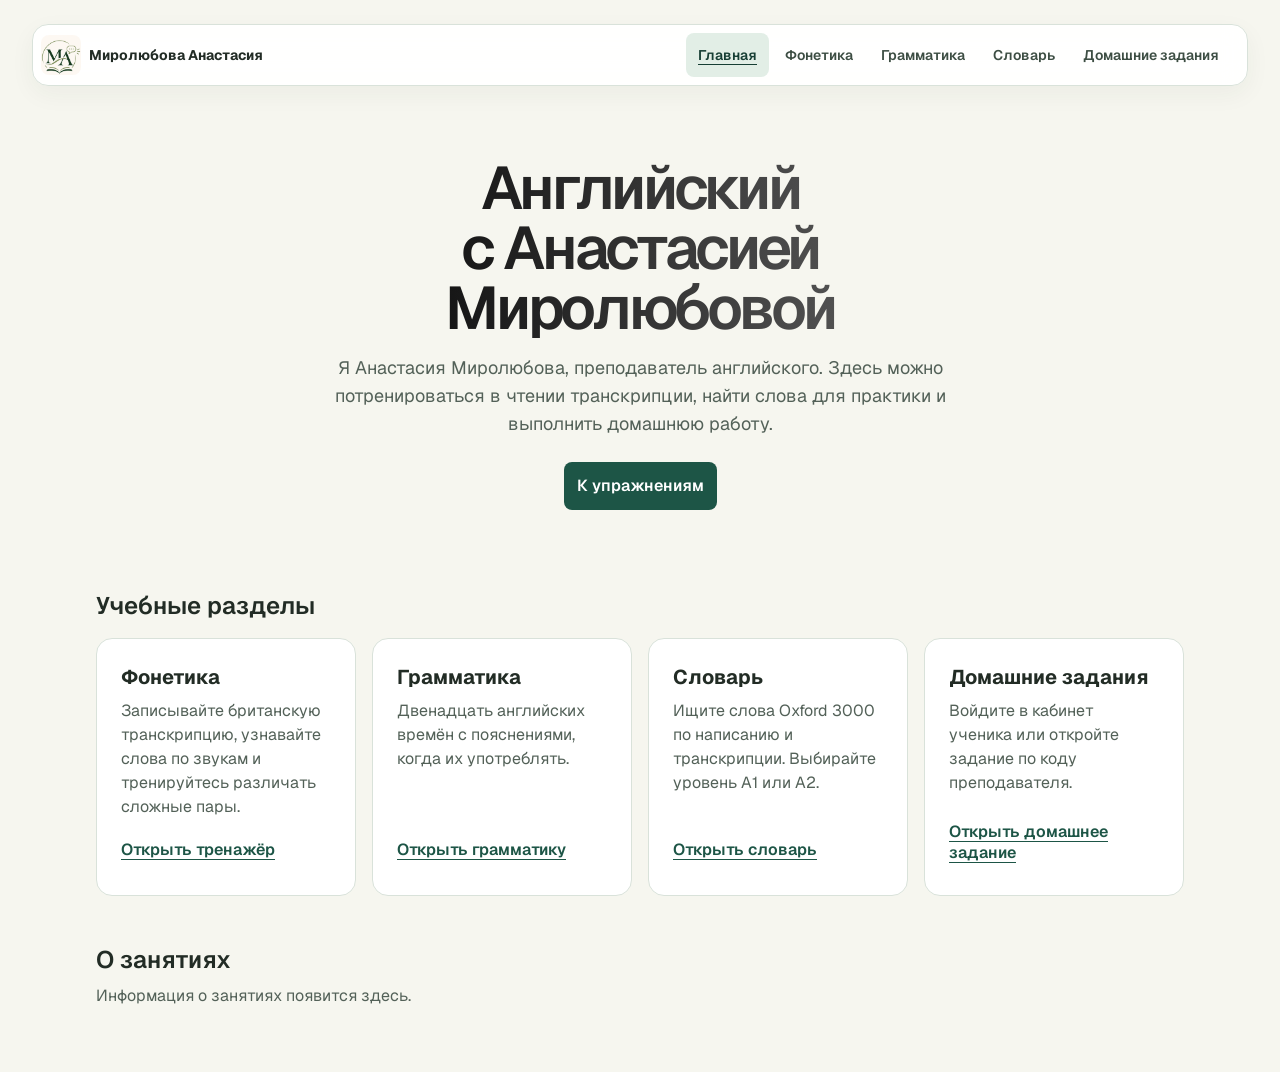
==== commit 76db2917: "Release grammar trainer and reorganize learning site" ====
--- a/index.html
+++ b/index.html
@@ -2,211 +2,83 @@
 <html lang="ru">
 <head>
   <meta charset="utf-8">
+  <script src="legacy-links.js"></script>
   <meta name="viewport" content="width=device-width, initial-scale=1">
-  <meta name="description" content="Тренажёр британской транскрипции для A1–A2. Два упражнения по словам Oxford 3000, клавиатура IPA и PDF с ответами.">
+  <meta name="description" content="Английский с Анастасией Миролюбовой. Британская фонетика, каталог грамматики, словарь Oxford 3000 и домашние задания.">
   <meta name="theme-color" content="#f6f6ef">
   <meta property="og:type" content="website">
-  <meta property="og:title" content="Миролюбова Анастасия">
-  <meta property="og:description" content="Тренажёр чтения и британской транскрипции по словам Oxford 3000 для A1–A2.">
+  <meta property="og:title" content="Английский с Анастасией Миролюбовой">
+  <meta property="og:description" content="Британская фонетика, каталог грамматики, словарь Oxford 3000 и домашние задания.">
   <meta property="og:url" content="https://dangensquangens.github.io/angliyskiy_mi_na/">
-  <meta property="og:image" content="https://dangensquangens.github.io/angliyskiy_mi_na/share-preview.png?v=5">
-  <meta property="og:image:alt" content="Миролюбова Анастасия. Тренажёр чтения и транскрипции для A1–A2.">
-  <meta name="twitter:card" content="summary_large_image">
-  <title>Миролюбова Анастасия</title>
+  <title>Английский с Анастасией Миролюбовой</title>
   <link rel="icon" href="brand-mark.png" type="image/png">
   <link rel="preconnect" href="https://fonts.googleapis.com">
   <link rel="preconnect" href="https://fonts.gstatic.com" crossorigin>
   <link href="https://fonts.googleapis.com/css2?family=Geist:wght@400;500;600;700&display=swap" rel="stylesheet">
-  <link rel="stylesheet" href="styles.css?v=10">
-  <script src="words.js" defer></script>
-  <script src="catalog.js" defer></script>
-  <script src="reading-rules.js?v=3" defer></script>
-  <script src="responses-pdf.js?v=2" defer></script>
-  <script src="app.js?v=12" defer></script>
-  <script src="sound-pairs.js?v=2" defer></script>
+  <link rel="stylesheet" href="styles.css?v=12">
+  <link rel="stylesheet" href="site-nav.css?v=3">
+  <script src="site-nav.js?v=2" defer></script>
 </head>
 <body>
-  <a class="skip-link" href="#exercise-panel" data-section>К заданиям</a>
-  <div id="site-top" class="site-shell" tabindex="-1">
+  <a class="skip-link" href="#main">К содержимому</a>
+  <div id="site-top" class="site-shell home-page">
     <header class="site-header">
-      <a class="brand" href="#site-top" data-section aria-label="Миролюбова Анастасия, к началу страницы">
+      <a class="brand" href="./">
         <img class="brand-mark" src="brand-mark.png" alt="" width="40" height="40">
         <span>Миролюбова Анастасия</span>
       </a>
-      <nav class="site-nav" aria-label="По разделам">
-        <a href="#practice" data-section>Практика</a>
-        <a href="#dictionary" data-section>Словарь</a>
+      <button class="site-menu-toggle" type="button" aria-controls="site-nav" aria-expanded="false" hidden>Меню</button>
+      <nav id="site-nav" class="site-nav" aria-label="Основные разделы">
+        <a href="./" aria-current="page">Главная</a>
+        <a href="phonetics.html">Фонетика</a>
+        <a href="grammar.html">Грамматика</a>
+        <a href="dictionary.html">Словарь</a>
+        <a href="homework.html?v=11">Домашние задания</a>
       </nav>
     </header>
 
-    <main class="page-content">
-      <section class="page-heading" aria-labelledby="page-title">
+    <main id="main" class="page-content" tabindex="-1">
+      <section class="page-heading home-intro" aria-labelledby="page-title">
         <div class="hero-copy">
-          <p class="hero-context">A1–A2 <span aria-hidden="true">·</span> Британский английский</p>
-          <h1 id="page-title">Читайте английский<br>по транскрипции</h1>
-          <p class="page-intro">Запишите транскрипцию слова или прочитайте слово по транскрипции.</p>
+          <h1 id="page-title">Английский с Анастасией Миролюбовой</h1>
+          <p class="page-intro">Я Анастасия Миролюбова, преподаватель английского. Здесь можно потренироваться в чтении транскрипции, найти слова для практики и выполнить домашнюю работу.</p>
           <div class="hero-actions">
-            <a class="button button-primary" href="#practice" data-section>К упражнениям <span aria-hidden="true">↓</span></a>
-            <p class="hero-source"><strong>1&nbsp;693</strong> слова и выражения Oxford 3000</p>
+            <a class="button button-primary" href="phonetics.html">К упражнениям</a>
           </div>
-          <p class="homework-entry"><a href="homework.html?v=10">Открыть домашнее задание</a></p>
         </div>
       </section>
 
-      <section id="practice" class="practice" tabindex="-1" aria-label="Практика чтения и транскрипции">
-        <div class="workspace">
-          <section class="variant-card" aria-labelledby="settings-title">
-            <div>
-              <h2 id="settings-title">Настройки варианта</h2>
-              <p id="worksheet-meta" class="muted"></p>
-              <p id="settings-note" class="form-note" role="status" aria-live="polite"></p>
-              <a class="pair-jump" href="#sound-pairs" data-section>К сложным парам <span aria-hidden="true">↓</span></a>
-            </div>
-            <form id="settings" aria-labelledby="settings-title">
-              <div class="settings-field">
-                <label class="field-label" for="word-count">Слов в каждом упражнении</label>
-                <input id="word-count" name="word-count" type="number" min="1" max="15" value="10" required>
-              </div>
-              <div class="settings-field">
-                <label class="field-label" for="level">Уровень</label>
-                <select id="level" name="level">
-                  <option value="all">A1 и A2</option>
-                  <option value="A1">A1</option>
-                  <option value="A2">A2</option>
-                </select>
-              </div>
-              <details id="sound-filters" class="sound-filters">
-                <summary>Фильтр по звукам</summary>
-                <div class="settings-field">
-                  <label class="field-label" for="phoneme">Звук IPA</label>
-                  <select id="phoneme"><option value="">Не выбран</option></select>
-                </div>
-                <fieldset id="sound-groups" class="sound-groups">
-                  <legend class="field-label">Группы звуков</legend>
-                  <label><input id="all-sound-groups" type="checkbox"> Все группы</label>
-                </fieldset>
-                <p class="muted sound-help">Подойдут слова, в которых есть хотя бы один выбранный звук.</p>
-              </details>
-              <p id="available-prompts" class="muted" role="status"></p>
-              <button id="generate-worksheet" class="button button-secondary" type="submit">Новый вариант <span aria-hidden="true">↻</span></button>
-            </form>
-          </section>
-          <section class="worksheet" aria-label="Упражнения">
-            <div class="tabs" role="tablist" aria-label="Выберите упражнение">
-              <button id="tab-0" class="tab" type="button" role="tab" data-mode="0" aria-controls="exercise-panel" aria-selected="true" tabindex="0">
-                <span>Слово <span aria-hidden="true">→</span> транскрипция</span>
-              </button>
-              <button id="tab-1" class="tab" type="button" role="tab" data-mode="1" aria-controls="exercise-panel" aria-selected="false" tabindex="-1">
-                <span>Транскрипция <span aria-hidden="true">→</span> слово</span>
-              </button>
-            </div>
-
-            <div id="exercise-panel" class="exercise-panel" role="tabpanel" aria-labelledby="tab-0" tabindex="0">
-              <div class="exercise-heading">
-                <div>
-                  <h2 id="exercise-title" tabindex="-1">Запишите транскрипцию</h2>
-                  <p id="instructions" class="instructions">Запишите британскую транскрипцию слова. Косые черты можно опустить.</p>
-                </div>
-                <p id="answer-progress" class="progress" aria-live="polite"></p>
-              </div>
-              <p id="exercise-example" class="example"></p>
-
-              <div id="ipa-keyboard-home">
-                <section id="ipa-keyboard" class="keyboard" aria-labelledby="ipa-heading">
-                  <div class="keyboard-heading">
-                    <h3 id="ipa-heading">Символы IPA</h3>
-                    <span id="ipa-target">Строка 1</span>
-                  </div>
-                  <div id="ipa-keys" class="ipa-keys" role="group" aria-label="Символы транскрипции"></div>
-                </section>
-              </div>
-
-              <ol id="answer-list" class="answer-list" aria-label="Список заданий"></ol>
-              <div class="check-bar">
-                <button id="check-answers" class="button button-primary" type="button">Проверить ответы</button>
-                <button id="repeat-errors" class="button button-secondary" type="button" hidden>Повторить ошибки</button>
-                <button id="return-from-review" class="button button-outline" type="button" hidden>К исходному упражнению</button>
-                <p id="check-result" class="check-result" role="status" aria-live="polite" tabindex="-1"></p>
-              </div>
-            </div>
-          </section>
-
-          <aside class="side-card actions-card" aria-labelledby="actions-title">
-            <h2 id="actions-title">Скачать и поделиться</h2>
-            <p class="muted">В PDF сохранятся оба упражнения и ваши ответы.</p>
-            <div class="action-buttons">
-              <button id="download-responses" class="button button-secondary" type="button">Скачать ответы в PDF <span aria-hidden="true">↓</span></button>
-              <button id="print-worksheet" class="button button-outline" type="button">Распечатать задания</button>
-              <button id="copy-link" class="button button-outline" type="button">Скопировать ссылку</button>
-            </div>
-            <p id="action-status" class="form-note" role="status" aria-live="polite"></p>
-          </aside>
+      <section class="home-sections" aria-labelledby="sections-title">
+        <h2 id="sections-title">Учебные разделы</h2>
+        <div class="home-grid">
+          <article class="side-card home-card">
+            <h3>Фонетика</h3>
+            <p>Записывайте британскую транскрипцию, узнавайте слова по звукам и тренируйтесь различать сложные пары.</p>
+            <a href="phonetics.html">Открыть тренажёр</a>
+          </article>
+          <article class="side-card home-card">
+            <h3>Грамматика</h3>
+            <p>Двенадцать английских времён с пояснениями, когда их употреблять.</p>
+            <a href="grammar.html">Открыть грамматику</a>
+          </article>
+          <article class="side-card home-card">
+            <h3>Словарь</h3>
+            <p>Ищите слова Oxford 3000 по написанию и транскрипции. Выбирайте уровень A1 или A2.</p>
+            <a href="dictionary.html">Открыть словарь</a>
+          </article>
+          <article class="side-card home-card">
+            <h3>Домашние задания</h3>
+            <p>Войдите в кабинет ученика или откройте задание по коду преподавателя.</p>
+            <a href="homework.html?v=11">Открыть домашнее задание</a>
+          </article>
         </div>
-        <details id="sound-pairs" class="side-card sound-pairs" tabindex="-1">
-          <summary>Сложные пары</summary>
-          <p class="muted">Выберите слово для каждой транскрипции.</p>
-          <form id="sound-pair-settings" class="pair-settings" aria-label="Настройки сложных пар">
-            <div class="settings-field">
-              <label class="field-label" for="sound-pair-contrast">Пара звуков</label>
-              <select id="sound-pair-contrast"></select>
-            </div>
-            <button class="button button-secondary" type="submit">Начать тренировку</button>
-          </form>
-          <form id="sound-pair-quiz" class="pair-quiz" aria-labelledby="sound-pair-title" hidden>
-            <h3 id="sound-pair-title" tabindex="-1"></h3>
-            <div id="sound-pair-questions" class="pair-questions"></div>
-            <div class="check-bar">
-              <button class="button button-primary" type="submit">Проверить ответы</button>
-              <p id="sound-pair-result" class="check-result" role="status"></p>
-            </div>
-          </form>
-        </details>
       </section>
 
-      <div class="study-tip">
-        <p><span class="tip-line">Если сомневаетесь в звуке,</span> <span class="tip-line">сравните слова из одной группы.</span></p>
-      </div>
-
-      <details id="dictionary" class="word-groups-panel" tabindex="-1" open>
-        <summary>Слова по группам</summary>
-        <div class="dictionary-controls" role="group" aria-label="Поиск по словарю">
-          <div class="settings-field">
-            <label class="field-label" for="dictionary-search">Слово или транскрипция</label>
-            <input id="dictionary-search" type="search" spellcheck="false" autocomplete="off" autocapitalize="none" autocorrect="off">
-          </div>
-          <div class="settings-field">
-            <label class="field-label" for="dictionary-level">Уровень</label>
-            <select id="dictionary-level">
-              <option value="all">A1 и A2</option>
-              <option value="A1">A1</option>
-              <option value="A2">A2</option>
-            </select>
-          </div>
-          <button id="dictionary-reset" class="button button-outline" type="button">Сбросить фильтры</button>
-        </div>
-        <p id="word-groups-note" class="muted" role="status"></p>
-        <div id="word-groups" class="word-groups"></div>
-      </details>
+      <section class="home-lessons" aria-labelledby="lessons-title">
+        <h2 id="lessons-title">О занятиях</h2>
+        <p>Информация о занятиях появится здесь.</p>
+      </section>
     </main>
-    <footer class="site-footer">
-      <span>Слова для практики · Oxford 3000</span>
-      <div class="footer-links">
-        <a href="https://www.oxfordlearnersdictionaries.com/wordlists/oxford3000-5000" target="_blank" rel="noopener noreferrer">Oxford 3000 <span aria-hidden="true">↗</span></a>
-        <a href="https://dictionary.cambridge.org/help/phonetics.html" target="_blank" rel="noopener noreferrer">Cambridge Dictionary <span aria-hidden="true">↗</span></a>
-        <a href="https://ufli.education.ufl.edu/resources/teaching-resources/instructional-activities/" target="_blank" rel="noopener noreferrer">UF Literacy Institute <span aria-hidden="true">↗</span></a>
-        <a href="https://fcrr.org/student-center-activities/teacher-resource-guide" target="_blank" rel="noopener noreferrer">Florida Center for Reading Research <span aria-hidden="true">↗</span></a>
-      </div>
-    </footer>
   </div>
-
-  <dialog id="share-fallback" class="dialog" aria-labelledby="share-title">
-    <div class="dialog-content">
-      <h2 id="share-title">Скопируйте текст</h2>
-      <p>Выделите текст и скопируйте его.</p>
-      <textarea id="share-value" rows="7" aria-label="Текст для копирования" readonly></textarea>
-      <button id="close-share" class="button button-primary" type="button">Закрыть</button>
-    </div>
-  </dialog>
-  <div id="print-work" aria-label="Версия для печати"></div>
 </body>
 </html>
--- a/styles.css
+++ b/styles.css
@@ -41,51 +41,6 @@
 .skip-link:focus { transform: translateY(0); }
 .site-shell { max-width: 1280px; margin: 0 auto; padding: 0 32px; }
 
-.site-header {
-  position: sticky;
-  z-index: 2;
-  top: 12px;
-  display: flex;
-  align-items: center;
-  justify-content: space-between;
-  gap: 24px;
-  margin-top: 24px;
-  padding: 8px 16px 8px 8px;
-  border: 1px solid var(--border);
-  border-radius: 16px;
-  background: rgb(255 255 255 / 90%);
-  box-shadow: 0 8px 24px rgb(41 62 48 / 5%);
-  backdrop-filter: blur(12px);
-}
-
-.brand {
-  display: inline-flex;
-  align-items: center;
-  gap: 12px;
-  color: var(--ink);
-  font-size: 14px;
-  line-height: 20px;
-  font-weight: 700;
-  text-decoration: none;
-}
-
-.brand-mark {
-  flex: none;
-  border-radius: 8px;
-}
-
-.site-nav { display: flex; flex: none; gap: 4px; }
-.site-nav a {
-  padding: 8px 12px;
-  border-radius: 8px;
-  color: var(--muted);
-  font-size: 14px;
-  line-height: 20px;
-  font-weight: 600;
-  text-decoration: none;
-}
-.site-nav a:hover { background: var(--sage-light); color: var(--accent-hover); }
-
 .page-content { padding: 40px 0 64px; }
 .page-heading { margin-bottom: 32px; text-align: center; }
 .page-heading .hero-copy h1, .page-heading .page-intro { margin-inline: auto; }
@@ -131,6 +86,40 @@
 .hero-source strong { color: var(--ink); font-weight: 600; font-variant-numeric: tabular-nums; }
 .homework-entry { margin: 16px 0 0; color: var(--accent); font-size: 14px; line-height: 20px; font-weight: 600; }
 .homework-entry a { text-underline-offset: 4px; }
+
+.home-page .page-content { max-width: 1088px; margin-inline: auto; }
+.home-intro { padding: 32px 0 48px; }
+.home-sections h2, .home-lessons h2 {
+  margin: 0 0 16px;
+  font-size: 24px;
+  line-height: 32px;
+  font-weight: 600;
+}
+.home-grid {
+  display: grid;
+  grid-template-columns: repeat(4, minmax(0, 1fr));
+  gap: 16px;
+}
+.home-card {
+  display: flex;
+  flex-direction: column;
+  align-items: start;
+}
+.home-card h3 { margin: 0; font-size: 20px; line-height: 28px; }
+.home-card p, .home-lessons p { margin: 8px 0 0; color: var(--muted); line-height: 24px; }
+.home-card a {
+  display: inline-flex;
+  align-items: center;
+  min-height: 44px;
+  margin-top: auto;
+  padding: 8px 0;
+  color: var(--accent);
+  font-weight: 600;
+  text-underline-offset: 4px;
+}
+.home-card p { margin-bottom: 8px; }
+.home-lessons { margin-top: 48px; }
+.home-lessons h2 { margin-bottom: 8px; }
 
 .variant-card, .worksheet, .side-card, .word-groups-panel {
   border: 1px solid var(--border);
@@ -437,6 +426,7 @@
 
 @media (max-width: 1060px) {
   .hero-copy h1 { font-size: 48px; line-height: 1; }
+  .home-grid { grid-template-columns: repeat(2, minmax(0, 1fr)); }
 }
 
 @media (max-width: 900px) {
@@ -462,9 +452,6 @@
 
 @media (max-width: 740px) {
   .site-shell { padding: 0 16px; }
-  .site-header { gap: 8px; margin-top: 12px; padding: 8px; }
-  .brand { gap: 8px; }
-  .site-nav a { padding: 8px; }
   .page-content { padding: 32px 0 48px; }
   .page-heading { margin-bottom: 24px; }
   .hero-copy h1 { font-size: 36px; line-height: 40px; }
@@ -480,14 +467,15 @@
   .ipa-key { min-width: 44px; min-height: 48px; }
   .answer-controls .answer-ipa-toggle { display: inline-flex; flex: none; min-width: 48px; }
   .answer-ipa-toggle[aria-expanded="true"] { border-color: var(--accent); background: var(--sage); }
-  .site-nav a, .pair-jump { display: inline-flex; align-items: center; min-height: 44px; }
+  .pair-jump { display: inline-flex; align-items: center; min-height: 44px; }
+  .home-intro { padding: 16px 0 24px; }
+  .home-grid { grid-template-columns: minmax(0, 1fr); }
   .study-tip { margin: 32px 0 24px; padding: 24px 16px; }
   .study-tip p { font-size: 36px; line-height: 40px; }
   .word-groups-panel { padding: 16px; }
 }
 
 @media (max-width: 480px) {
-  .site-nav a, .brand { font-size: 12px; line-height: 16px; }
   .hero-copy h1 { letter-spacing: -.04em; }
   .page-heading .hero-actions { flex-direction: column; gap: 8px; }
   .tab { padding: 8px; overflow-wrap: anywhere; }
@@ -519,7 +507,7 @@
 
 @media print {
   :root { background: white; color: black; }
-  body > :not(#print-work) { display: none !important; }
+  .phonetics-page > :not(#print-work) { display: none !important; }
   #print-work { display: block; font-family: Arial, sans-serif; font-size: 11pt; }
   #print-work h2 { font-size: 16pt; }
   .print-section { margin-bottom: 20pt; }
--- a/site-nav.css
+++ b/site-nav.css
@@ -0,0 +1,109 @@
+.site-header {
+  position: sticky;
+  z-index: 2;
+  top: 12px;
+  display: flex;
+  align-items: center;
+  justify-content: space-between;
+  gap: 16px;
+  margin-top: 24px;
+  padding: 8px 16px 8px 8px;
+  border: 1px solid #d9e2da;
+  border-radius: 16px;
+  background: rgb(255 255 255 / 94%);
+  box-shadow: 0 8px 24px rgb(41 62 48 / 5%);
+  backdrop-filter: blur(12px);
+}
+
+.site-header .brand {
+  display: inline-flex;
+  align-items: center;
+  gap: 8px;
+  min-height: 44px;
+  color: #222c25;
+  font-size: 14px;
+  line-height: 20px;
+  font-weight: 700;
+  text-decoration: none;
+}
+
+.site-header .brand-mark {
+  flex: none;
+  border-radius: 8px;
+}
+
+.site-nav {
+  display: flex;
+  flex: none;
+  gap: 4px;
+}
+
+.site-nav a,
+.site-menu-toggle {
+  display: inline-flex;
+  align-items: center;
+  min-height: 44px;
+  padding: 8px 12px;
+  border-radius: 8px;
+  color: #3d4e43;
+  font-size: 14px;
+  line-height: 20px;
+  font-weight: 600;
+  text-decoration: none;
+}
+
+.site-nav a:hover,
+.site-menu-toggle:hover {
+  background: #f0f5ef;
+}
+
+.site-nav a[aria-current="page"],
+.site-menu-toggle[aria-expanded="true"] {
+  background: #e2eee6;
+  color: #163e34;
+  text-decoration: underline;
+  text-underline-offset: 4px;
+}
+
+.site-menu-toggle {
+  display: none;
+  border: 1px solid #a4b7aa;
+  background: #fff;
+}
+
+@media (max-width: 880px) {
+  .site-header {
+    flex-wrap: wrap;
+    gap: 8px;
+    margin-top: 12px;
+    padding: 8px;
+  }
+
+  .site-header .brand {
+    flex: 1;
+    min-width: 0;
+  }
+
+  .site-menu-toggle { display: inline-flex; }
+
+  .site-nav {
+    flex: 1 0 100%;
+    flex-wrap: wrap;
+  }
+
+  .site-menu-toggle:not([hidden])[aria-expanded="false"] + .site-nav { display: none; }
+  .site-menu-toggle:not([hidden]) + .site-nav {
+    flex-flow: column nowrap;
+    max-height: calc(100vh - 88px);
+    max-height: calc(100dvh - 88px);
+    padding: 6px;
+    overflow-y: auto;
+    overscroll-behavior-y: contain;
+  }
+
+  .site-nav a { flex-shrink: 0; }
+}
+
+@media print {
+  .site-header { display: none; }
+}
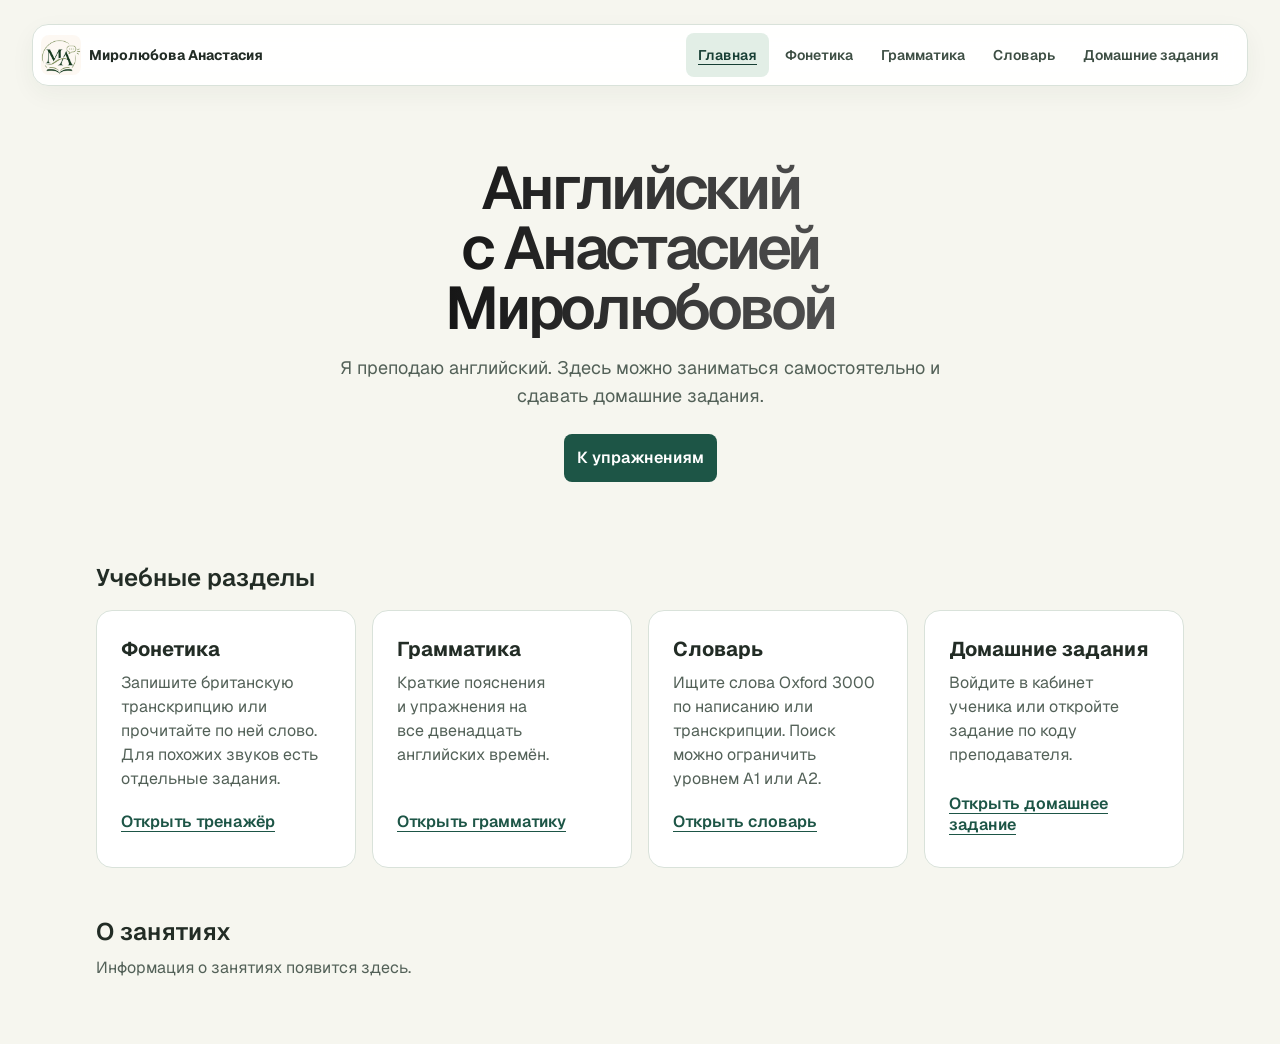
==== commit 12ddbc5f: "Polish Russian copy across the learning site" ====
--- a/index.html
+++ b/index.html
@@ -4,11 +4,11 @@
   <meta charset="utf-8">
   <script src="legacy-links.js"></script>
   <meta name="viewport" content="width=device-width, initial-scale=1">
-  <meta name="description" content="Английский с Анастасией Миролюбовой. Британская фонетика, каталог грамматики, словарь Oxford 3000 и домашние задания.">
+  <meta name="description" content="Упражнения по фонетике и грамматике, словарь Oxford 3000 и домашние задания. Сайт преподавателя Анастасии Миролюбовой.">
   <meta name="theme-color" content="#f6f6ef">
   <meta property="og:type" content="website">
   <meta property="og:title" content="Английский с Анастасией Миролюбовой">
-  <meta property="og:description" content="Британская фонетика, каталог грамматики, словарь Oxford 3000 и домашние задания.">
+  <meta property="og:description" content="Упражнения по британской фонетике и английской грамматике, словарь Oxford 3000 и домашние задания.">
   <meta property="og:url" content="https://dangensquangens.github.io/angliyskiy_mi_na/">
   <title>Английский с Анастасией Миролюбовой</title>
   <link rel="icon" href="brand-mark.png" type="image/png">
@@ -41,7 +41,7 @@
       <section class="page-heading home-intro" aria-labelledby="page-title">
         <div class="hero-copy">
           <h1 id="page-title">Английский с Анастасией Миролюбовой</h1>
-          <p class="page-intro">Я Анастасия Миролюбова, преподаватель английского. Здесь можно потренироваться в чтении транскрипции, найти слова для практики и выполнить домашнюю работу.</p>
+          <p class="page-intro">Я преподаю английский. Здесь можно заниматься самостоятельно и сдавать домашние задания.</p>
           <div class="hero-actions">
             <a class="button button-primary" href="phonetics.html">К упражнениям</a>
           </div>
@@ -53,17 +53,17 @@
         <div class="home-grid">
           <article class="side-card home-card">
             <h3>Фонетика</h3>
-            <p>Записывайте британскую транскрипцию, узнавайте слова по звукам и тренируйтесь различать сложные пары.</p>
+            <p>Запишите британскую транскрипцию или прочитайте по ней слово. Для похожих звуков есть отдельные задания.</p>
             <a href="phonetics.html">Открыть тренажёр</a>
           </article>
           <article class="side-card home-card">
             <h3>Грамматика</h3>
-            <p>Двенадцать английских времён с пояснениями, когда их употреблять.</p>
+            <p>Краткие пояснения и упражнения на все двенадцать английских времён.</p>
             <a href="grammar.html">Открыть грамматику</a>
           </article>
           <article class="side-card home-card">
             <h3>Словарь</h3>
-            <p>Ищите слова Oxford 3000 по написанию и транскрипции. Выбирайте уровень A1 или A2.</p>
+            <p>Ищите слова Oxford 3000 по написанию или транскрипции. Поиск можно ограничить уровнем A1 или A2.</p>
             <a href="dictionary.html">Открыть словарь</a>
           </article>
           <article class="side-card home-card">
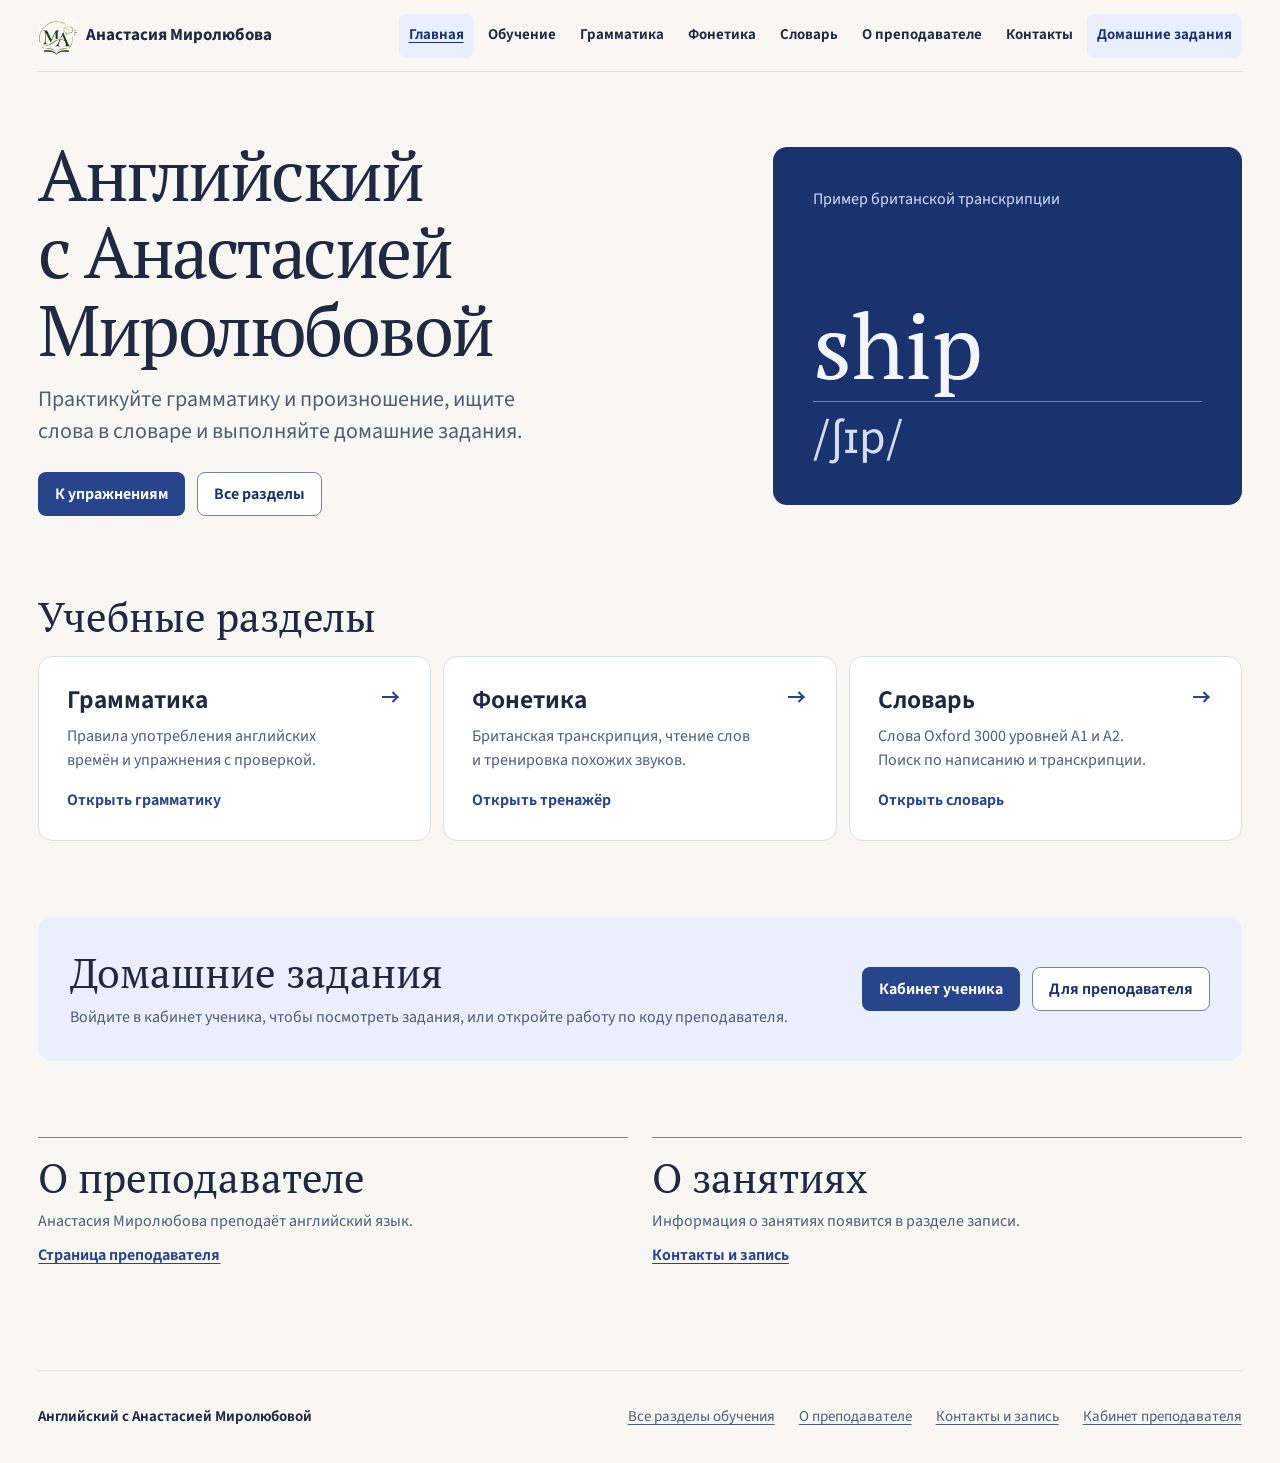
==== commit 8e1784f6: "Redesign learning site and homework cabinets" ====
--- a/index.html
+++ b/index.html
@@ -3,82 +3,119 @@
 <head>
   <meta charset="utf-8">
   <script src="legacy-links.js"></script>
-  <meta name="viewport" content="width=device-width, initial-scale=1">
+  <meta name="viewport" content="width=device-width, initial-scale=1, viewport-fit=cover">
   <meta name="description" content="Упражнения по фонетике и грамматике, словарь Oxford 3000 и домашние задания. Сайт преподавателя Анастасии Миролюбовой.">
-  <meta name="theme-color" content="#f6f6ef">
+  <meta name="theme-color" content="#f8f7f3">
   <meta property="og:type" content="website">
   <meta property="og:title" content="Английский с Анастасией Миролюбовой">
-  <meta property="og:description" content="Упражнения по британской фонетике и английской грамматике, словарь Oxford 3000 и домашние задания.">
+  <meta property="og:description" content="Упражнения по фонетике и грамматике, словарь Oxford 3000 и домашние задания. Сайт преподавателя Анастасии Миролюбовой.">
   <meta property="og:url" content="https://dangensquangens.github.io/angliyskiy_mi_na/">
   <title>Английский с Анастасией Миролюбовой</title>
   <link rel="icon" href="brand-mark.png" type="image/png">
   <link rel="preconnect" href="https://fonts.googleapis.com">
   <link rel="preconnect" href="https://fonts.gstatic.com" crossorigin>
-  <link href="https://fonts.googleapis.com/css2?family=Geist:wght@400;500;600;700&display=swap" rel="stylesheet">
-  <link rel="stylesheet" href="styles.css?v=12">
-  <link rel="stylesheet" href="site-nav.css?v=3">
-  <script src="site-nav.js?v=2" defer></script>
+  <link href="https://fonts.googleapis.com/css2?family=PT+Serif&amp;family=Source+Sans+3:wght@400..700&amp;display=swap" rel="stylesheet">
+  <link rel="stylesheet" href="design.css?v=1">
+  <link rel="stylesheet" href="site-nav.css?v=4">
+  <link rel="stylesheet" href="public.css?v=1">
+  <script src="site-nav.js?v=3" defer></script>
 </head>
 <body>
   <a class="skip-link" href="#main">К содержимому</a>
-  <div id="site-top" class="site-shell home-page">
+  <div id="site-top" class="site-shell">
     <header class="site-header">
       <a class="brand" href="./">
         <img class="brand-mark" src="brand-mark.png" alt="" width="40" height="40">
-        <span>Миролюбова Анастасия</span>
+        <span>Анастасия Миролюбова</span>
       </a>
       <button class="site-menu-toggle" type="button" aria-controls="site-nav" aria-expanded="false" hidden>Меню</button>
       <nav id="site-nav" class="site-nav" aria-label="Основные разделы">
         <a href="./" aria-current="page">Главная</a>
+        <a href="learning.html">Обучение</a>
+        <a href="grammar.html">Грамматика</a>
         <a href="phonetics.html">Фонетика</a>
-        <a href="grammar.html">Грамматика</a>
         <a href="dictionary.html">Словарь</a>
-        <a href="homework.html?v=11">Домашние задания</a>
+        <a href="about.html">О преподавателе</a>
+        <a href="contacts.html">Контакты</a>
+        <a href="homework.html?v=12" class="nav-work">Домашние задания</a>
       </nav>
     </header>
+    <main id="main" class="page-content public-page" tabindex="-1">
+      <section class="public-hero" aria-labelledby="page-title">
+        <div>
+          <h1 id="page-title"><span class="hero-title-break">Английский</span> с Анастасией Миролюбовой</h1>
+          <p class="public-lead">Практикуйте грамматику и произношение, ищите слова в словаре и выполняйте домашние задания.</p>
+          <div class="public-actions">
+            <a class="button button-primary" href="phonetics.html">К упражнениям</a>
+            <a class="button button-outline" href="learning.html">Все разделы</a>
+          </div>
+        </div>
+        <figure class="lesson-sample">
+          <figcaption>Пример британской транскрипции</figcaption>
+          <div>
+            <span class="sample-word" lang="en">ship</span>
+            <span class="sample-ipa" lang="en-fonipa">/ʃɪp/</span>
+          </div>
+        </figure>
+      </section>
 
-    <main id="main" class="page-content" tabindex="-1">
-      <section class="page-heading home-intro" aria-labelledby="page-title">
-        <div class="hero-copy">
-          <h1 id="page-title">Английский с Анастасией Миролюбовой</h1>
-          <p class="page-intro">Я преподаю английский. Здесь можно заниматься самостоятельно и сдавать домашние задания.</p>
-          <div class="hero-actions">
-            <a class="button button-primary" href="phonetics.html">К упражнениям</a>
-          </div>
+      <section class="public-section" aria-labelledby="sections-title">
+        <div class="section-heading"><h2 id="sections-title">Учебные разделы</h2></div>
+        <div class="resource-grid">
+          <a class="resource-card" href="grammar.html" aria-labelledby="resource-link-0">
+            <h3 class="resource-title">Грамматика</h3>
+            <span class="resource-arrow" aria-hidden="true"></span>
+            <span class="resource-copy">Правила употребления английских времён и упражнения с проверкой.</span>
+            <span class="resource-link" id="resource-link-0">Открыть грамматику</span>
+          </a>
+          <a class="resource-card" href="phonetics.html" aria-labelledby="resource-link-1">
+            <h3 class="resource-title">Фонетика</h3>
+            <span class="resource-arrow" aria-hidden="true"></span>
+            <span class="resource-copy">Британская транскрипция, чтение слов и тренировка похожих звуков.</span>
+            <span class="resource-link" id="resource-link-1">Открыть тренажёр</span>
+          </a>
+          <a class="resource-card" href="dictionary.html" aria-labelledby="resource-link-2">
+            <h3 class="resource-title">Словарь</h3>
+            <span class="resource-arrow" aria-hidden="true"></span>
+            <span class="resource-copy">Слова Oxford 3000 уровней A1 и A2. Поиск по написанию и транскрипции.</span>
+            <span class="resource-link" id="resource-link-2">Открыть словарь</span>
+          </a>
         </div>
       </section>
 
-      <section class="home-sections" aria-labelledby="sections-title">
-        <h2 id="sections-title">Учебные разделы</h2>
-        <div class="home-grid">
-          <article class="side-card home-card">
-            <h3>Фонетика</h3>
-            <p>Запишите британскую транскрипцию или прочитайте по ней слово. Для похожих звуков есть отдельные задания.</p>
-            <a href="phonetics.html">Открыть тренажёр</a>
-          </article>
-          <article class="side-card home-card">
-            <h3>Грамматика</h3>
-            <p>Краткие пояснения и упражнения на все двенадцать английских времён.</p>
-            <a href="grammar.html">Открыть грамматику</a>
-          </article>
-          <article class="side-card home-card">
-            <h3>Словарь</h3>
-            <p>Ищите слова Oxford 3000 по написанию или транскрипции. Поиск можно ограничить уровнем A1 или A2.</p>
-            <a href="dictionary.html">Открыть словарь</a>
-          </article>
-          <article class="side-card home-card">
-            <h3>Домашние задания</h3>
-            <p>Войдите в кабинет ученика или откройте задание по коду преподавателя.</p>
-            <a href="homework.html?v=11">Открыть домашнее задание</a>
-          </article>
+      <section class="public-section access-band" aria-labelledby="access-title">
+        <div>
+          <h2 id="access-title">Домашние задания</h2>
+          <p>Войдите в кабинет ученика, чтобы посмотреть задания, или откройте работу по коду преподавателя.</p>
+        </div>
+        <div class="public-actions">
+          <a class="button button-primary" href="homework.html?v=12">Кабинет ученика</a>
+          <a class="button button-outline" href="homework.html?admin=1&amp;v=12">Для преподавателя</a>
         </div>
       </section>
 
-      <section class="home-lessons" aria-labelledby="lessons-title">
-        <h2 id="lessons-title">О занятиях</h2>
-        <p>Информация о занятиях появится здесь.</p>
-      </section>
+      <div class="public-section profile-grid">
+        <section class="profile-item" aria-labelledby="teacher-title">
+          <h2 id="teacher-title">О преподавателе</h2>
+          <p>Анастасия Миролюбова преподаёт английский язык.</p>
+          <a class="public-link" href="about.html">Страница преподавателя</a>
+        </section>
+        <section class="profile-item" aria-labelledby="lessons-title">
+          <h2 id="lessons-title">О занятиях</h2>
+          <p>Информация о занятиях появится в разделе записи.</p>
+          <a class="public-link" href="contacts.html">Контакты и запись</a>
+        </section>
+      </div>
     </main>
+    <footer class="site-footer site-footer-public">
+      <a class="footer-brand" href="./">Английский с Анастасией Миролюбовой</a>
+      <nav class="footer-links" aria-label="Ссылки в подвале сайта">
+        <a href="learning.html">Все разделы обучения</a>
+        <a href="about.html">О преподавателе</a>
+        <a href="contacts.html">Контакты и запись</a>
+        <a href="homework.html?admin=1&amp;v=12">Кабинет преподавателя</a>
+      </nav>
+    </footer>
   </div>
 </body>
 </html>
--- a/design.css
+++ b/design.css
@@ -0,0 +1,169 @@
+:root {
+  color-scheme: light;
+  font-family: "Source Sans 3", system-ui, sans-serif;
+  --display: "PT Serif", Georgia, serif;
+  --paper: #f8f7f3;
+  --surface: #ffffff;
+  --ink: #202941;
+  --muted: #505d74;
+  --border: #d9deea;
+  --strong-border: #77839d;
+  --accent: #27458b;
+  --accent-hover: #1a326e;
+  --tint: #e9effd;
+  --wash: #f2f5fc;
+  --linen: #ede9df;
+  --hero-ink: #f4f6ff;
+  --hero-muted: #d4def5;
+  --hero-rule: #7389bb;
+  --success: #24583e;
+  --success-bg: #e9f4eb;
+  --success-line: #6d977d;
+  --error: #8c3329;
+  --error-hover: #6d251e;
+  --error-bg: #fcf0eb;
+  --error-line: #b77368;
+  --warning: #6d501d;
+  --warning-bg: #faf3e3;
+  --warning-line: #a88b53;
+  --scrim: rgb(20 31 59 / 55%);
+  --shadow: 0 14px 36px rgb(24 42 86 / 10%);
+  --radius: 14px;
+  --radius-control: 8px;
+  --gutter: clamp(1rem, 3vw, 2.5rem);
+  --space-1: .5rem;
+  --space-2: .75rem;
+  --space-3: 1rem;
+  --space-4: 1.5rem;
+  --space-5: 2rem;
+  --space-6: 3rem;
+  --touch: 2.75rem;
+  --heading: clamp(2rem, 4vw, 3.5rem);
+  --subheading: clamp(1.375rem, 2vw, 1.75rem);
+  --section-space: clamp(2.25rem, 6vw, 5.5rem);
+  --curve: cubic-bezier(.22, 1, .36, 1);
+  color: var(--ink);
+  background: var(--paper);
+  line-height: 1.5;
+  accent-color: var(--accent);
+}
+
+*, *::before, *::after { box-sizing: border-box; }
+[hidden] { display: none !important; }
+body { margin: 0; }
+button, input, select, textarea { font: inherit; }
+button, summary { cursor: pointer; }
+button:disabled { cursor: default; }
+a { color: inherit; text-underline-offset: .2em; }
+h1, h2, h3 { text-wrap: balance; }
+p { text-wrap: pretty; }
+img { max-inline-size: 100%; }
+::selection { color: var(--accent-hover); background: var(--tint); }
+:focus-visible { outline: 2px solid var(--accent); outline-offset: 3px; }
+:where([id]) { scroll-margin-block-start: 1rem; }
+
+.skip-link {
+  position: fixed;
+  z-index: 10;
+  inset-block-start: var(--space-1);
+  inset-inline-start: var(--space-1);
+  padding: var(--space-2);
+  color: var(--ink);
+  background: var(--surface);
+  transform: translateY(-160%);
+}
+.skip-link:focus { transform: translateY(0); }
+
+.site-shell,
+.shell {
+  max-width: 80rem;
+  margin-inline: auto;
+  padding-inline: max(var(--gutter), env(safe-area-inset-left)) max(var(--gutter), env(safe-area-inset-right));
+}
+.page-content { padding-block: clamp(1.25rem, 4vw, 3.5rem) var(--section-space); }
+
+.button {
+  display: inline-flex;
+  align-items: center;
+  justify-content: center;
+  gap: var(--space-1);
+  min-block-size: var(--touch);
+  min-inline-size: var(--touch);
+  padding: .625rem var(--space-3);
+  border: 1px solid transparent;
+  border-radius: var(--radius-control);
+  font-size: 1rem;
+  font-weight: 650;
+  line-height: 1.25;
+  text-align: center;
+  text-decoration: none;
+}
+.button:is(.button-primary, .primary) { color: var(--surface); background: var(--accent); }
+.button:is(.button-primary, .primary):not(:disabled):hover { background: var(--accent-hover); }
+.button:is(.button-secondary, .secondary) { border-color: var(--strong-border); color: var(--accent-hover); background: var(--tint); }
+.button:is(.button-outline, .outline) { border-color: var(--strong-border); color: var(--accent-hover); background: var(--surface); }
+.button:is(.button-secondary, .secondary, .button-outline, .outline):not(:disabled):hover { border-color: var(--accent); background: var(--wash); }
+.button.danger { color: var(--surface); background: var(--error); }
+.button.danger:not(:disabled):hover { background: var(--error-hover); }
+.button.delete { color: var(--error); background: transparent; }
+.button.delete:not(:disabled):hover { background: var(--error-bg); }
+.button:active:not(:disabled) { filter: brightness(.94); }
+.button:disabled { border-color: var(--border); color: var(--muted); background: var(--wash); cursor: not-allowed; }
+
+:where(input:not([type="checkbox"], [type="radio"]), select, textarea) {
+  min-inline-size: 0;
+  max-inline-size: 100%;
+  min-block-size: var(--touch);
+  padding: .625rem .75rem;
+  border: 1px solid var(--strong-border);
+  border-radius: var(--radius-control);
+  color: var(--ink);
+  background: var(--surface);
+  font-size: 1rem;
+  line-height: 1.4;
+}
+:where(input, textarea)::placeholder { color: var(--muted); }
+:where(textarea) { resize: vertical; }
+:where([aria-invalid="true"]) { border-color: var(--error-line); }
+summary { min-block-size: var(--touch); padding-block: .625rem; }
+
+.data-table {
+  width: 100%;
+  border-collapse: collapse;
+  table-layout: fixed;
+  text-align: start;
+}
+.data-table :is(th, td) {
+  padding: var(--space-1);
+  border-block-end: 1px solid var(--border);
+  overflow-wrap: anywhere;
+  text-align: start;
+  vertical-align: top;
+}
+.data-table th { color: var(--accent-hover); background: var(--wash); font-weight: 650; }
+
+.dialog {
+  width: min(32rem, calc(100% - 2rem));
+  max-block-size: calc(100dvh - 2rem);
+  padding: 0;
+  border: 0;
+  border-radius: var(--radius);
+  color: var(--ink);
+  background: var(--surface);
+  box-shadow: var(--shadow);
+  overflow: auto;
+}
+.dialog::backdrop { background: var(--scrim); }
+
+@media (forced-colors: active) {
+  .dialog { border: 1px solid CanvasText; }
+}
+
+@media (prefers-reduced-motion: reduce) {
+  *, *::before, *::after { scroll-behavior: auto !important; animation-duration: .01ms !important; transition-duration: .01ms !important; }
+}
+
+@media print {
+  :root { color: black; background: white; }
+  .skip-link { display: none; }
+}
--- a/site-nav.css
+++ b/site-nav.css
@@ -1,109 +1,118 @@
 .site-header {
-  position: sticky;
-  z-index: 2;
-  top: 12px;
+  position: relative;
   display: flex;
+  flex-wrap: wrap;
   align-items: center;
   justify-content: space-between;
-  gap: 16px;
-  margin-top: 24px;
-  padding: 8px 16px 8px 8px;
-  border: 1px solid #d9e2da;
-  border-radius: 16px;
-  background: rgb(255 255 255 / 94%);
-  box-shadow: 0 8px 24px rgb(41 62 48 / 5%);
-  backdrop-filter: blur(12px);
+  gap: .25rem var(--space-2);
+  min-height: 4.5rem;
+  padding-block: max(var(--space-1), env(safe-area-inset-top)) var(--space-1);
+  border-block-end: 1px solid var(--border);
 }
 
 .site-header .brand {
   display: inline-flex;
+  flex: 1;
   align-items: center;
-  gap: 8px;
-  min-height: 44px;
-  color: #222c25;
-  font-size: 14px;
-  line-height: 20px;
+  gap: var(--space-1);
+  min-width: 0;
+  min-height: var(--touch);
+  color: var(--ink);
+  font-size: clamp(.875rem, 1.6vw, 1.0625rem);
+  line-height: 1.2;
   font-weight: 700;
   text-decoration: none;
 }
 
 .site-header .brand-mark {
   flex: none;
-  border-radius: 8px;
+  border-radius: var(--radius-control);
 }
 
 .site-nav {
   display: flex;
-  flex: none;
-  gap: 4px;
+  flex: 1 0 100%;
+  flex-direction: column;
+  gap: .25rem;
+  padding: .25rem;
 }
 
 .site-nav a,
 .site-menu-toggle {
   display: inline-flex;
   align-items: center;
-  min-height: 44px;
-  padding: 8px 12px;
-  border-radius: 8px;
-  color: #3d4e43;
-  font-size: 14px;
-  line-height: 20px;
-  font-weight: 600;
+  min-height: var(--touch);
+  padding: .5rem .625rem;
+  border-radius: var(--radius-control);
+  color: var(--ink);
+  font-size: .9375rem;
+  line-height: 1.25;
+  font-weight: 650;
   text-decoration: none;
 }
 
 .site-nav a:hover,
-.site-menu-toggle:hover {
-  background: #f0f5ef;
-}
+.site-menu-toggle:hover { background: var(--wash); }
 
 .site-nav a[aria-current="page"],
 .site-menu-toggle[aria-expanded="true"] {
-  background: #e2eee6;
-  color: #163e34;
+  color: var(--accent-hover);
+  background: var(--tint);
   text-decoration: underline;
-  text-underline-offset: 4px;
 }
 
+.site-nav .nav-work:not([aria-current="page"]) { color: var(--accent-hover); }
 .site-menu-toggle {
-  display: none;
-  border: 1px solid #a4b7aa;
-  background: #fff;
+  border: 1px solid var(--strong-border);
+  color: var(--accent-hover);
+  background: var(--surface);
 }
 
+.site-footer-public {
+  display: flex;
+  flex-wrap: wrap;
+  justify-content: space-between;
+  gap: var(--space-2) var(--space-4);
+  padding-block: var(--space-4) max(var(--space-4), env(safe-area-inset-bottom));
+  border-block-start: 1px solid var(--border);
+  color: var(--muted);
+  font-size: .9375rem;
+}
+.site-footer-public .footer-links { display: flex; flex-wrap: wrap; gap: 0 var(--space-4); }
+.site-footer-public a { display: inline-flex; align-items: center; min-height: var(--touch); }
+.footer-brand { color: var(--ink); font-weight: 650; text-decoration: none; }
+.footer-brand:hover { text-decoration: underline; }
+
+.breadcrumbs { display: flex; flex-wrap: wrap; align-items: center; gap: 0 var(--space-1); margin-block-end: var(--space-2); color: var(--muted); }
+.breadcrumbs a { display: inline-flex; align-items: center; min-height: var(--touch); color: var(--accent); font-weight: 650; }
+.breadcrumbs [aria-hidden] { color: var(--strong-border); }
+
 @media (max-width: 880px) {
-  .site-header {
-    flex-wrap: wrap;
-    gap: 8px;
-    margin-top: 12px;
-    padding: 8px;
-  }
-
-  .site-header .brand {
-    flex: 1;
-    min-width: 0;
-  }
-
-  .site-menu-toggle { display: inline-flex; }
-
-  .site-nav {
-    flex: 1 0 100%;
-    flex-wrap: wrap;
-  }
-
   .site-menu-toggle:not([hidden])[aria-expanded="false"] + .site-nav { display: none; }
   .site-menu-toggle:not([hidden]) + .site-nav {
-    flex-flow: column nowrap;
-    max-height: calc(100vh - 88px);
-    max-height: calc(100dvh - 88px);
-    padding: 6px;
+    max-height: calc(100vh - 5rem);
+    max-height: calc(100dvh - 5rem);
     overflow-y: auto;
     overscroll-behavior-y: contain;
   }
-
   .site-nav a { flex-shrink: 0; }
 }
 
+@media (width > 880px) {
+  .site-header { flex-wrap: nowrap; }
+  .site-menu-toggle { display: none; }
+  .site-nav { flex: 0 0 auto; flex-direction: row; align-items: center; padding: 0; }
+  .site-nav a { white-space: nowrap; }
+  .site-nav .nav-work:not([aria-current="page"]) { background: var(--tint); }
+  .site-nav .nav-work:hover { background: var(--wash); }
+}
+
+@media (880px < width < 64rem) {
+  .site-nav { gap: .125rem; }
+  .site-nav a { padding-inline: .3125rem; font-size: .875rem; }
+  .site-header .brand { font-size: .9375rem; }
+}
+
 @media print {
-  .site-header { display: none; }
-}
+  .site-header, .site-footer, .breadcrumbs { display: none; }
+}
--- a/public.css
+++ b/public.css
@@ -0,0 +1,116 @@
+.public-page { padding-block-start: clamp(1.75rem, 5vw, 4.5rem); }
+.public-page h1, .public-page h2, .public-page h3 { margin: 0; }
+.public-page h1 {
+  font: 400 clamp(2.1rem, 5.6vw, 5rem)/1.08 var(--display);
+  letter-spacing: -.035em;
+  overflow-wrap: break-word;
+}
+.public-page h2 { font: 400 clamp(1.625rem, 3.2vw, 2.75rem)/1.15 var(--display); }
+.public-page h3 { font-size: var(--subheading); line-height: 1.2; }
+.public-page p { margin: 0; color: var(--muted); }
+.public-page .public-lead {
+  max-width: 46ch;
+  margin-block-start: var(--space-3);
+  font-size: clamp(1.125rem, 2vw, 1.375rem);
+  line-height: 1.45;
+}
+.public-actions { display: flex; flex-wrap: wrap; gap: var(--space-2); margin-block-start: var(--space-4); }
+.public-hero { display: grid; gap: var(--space-5); align-items: stretch; }
+.hero-title-break { display: block; }
+.lesson-sample {
+  position: relative;
+  display: flex;
+  min-block-size: 15rem;
+  flex-direction: column;
+  justify-content: space-between;
+  gap: var(--space-3);
+  margin: 0;
+  padding: clamp(1.25rem, 4vw, 2.5rem);
+  border-radius: var(--radius);
+  color: var(--hero-ink);
+  background: var(--accent-hover);
+}
+.lesson-sample figcaption { color: var(--hero-muted); font-size: 1rem; }
+.sample-word { color: var(--hero-ink); font: 400 clamp(3.25rem, 7vw, 6rem)/1 var(--display); }
+.sample-ipa {
+  display: block;
+  margin-block-start: .65rem;
+  padding-block-start: .65rem;
+  border-block-start: 1px solid var(--hero-rule);
+  color: var(--hero-muted);
+  font-size: clamp(1.75rem, 3.8vw, 3rem);
+  line-height: 1.1;
+}
+.public-section { margin-block-start: var(--section-space); }
+.section-heading { display: flex; flex-wrap: wrap; align-items: baseline; justify-content: space-between; gap: var(--space-2); margin-block-end: var(--space-3); }
+.resource-grid { display: grid; gap: var(--space-2); }
+.resource-card {
+  display: grid;
+  grid-template-columns: 1fr auto;
+  grid-template-rows: auto 1fr auto;
+  column-gap: var(--space-2);
+  align-items: start;
+  min-width: 0;
+  padding: clamp(var(--space-3), 2.5vw, 1.75rem);
+  border: 1px solid var(--border);
+  border-radius: var(--radius);
+  color: var(--ink);
+  background: var(--surface);
+  text-decoration: none;
+}
+.resource-title { font-size: var(--subheading); line-height: 1.2; font-weight: 650; }
+.resource-copy { grid-column: 1 / -1; max-width: 36ch; margin-block: var(--space-1) var(--space-3); color: var(--muted); }
+.resource-link { grid-column: 1 / -1; align-self: end; color: var(--accent); font-weight: 650; }
+.resource-arrow {
+  grid-column: 2;
+  grid-row: 1;
+  display: grid;
+  place-items: center;
+  width: 1.5em;
+  height: 1.5em;
+  color: var(--accent);
+}
+.resource-arrow::before, .resource-arrow::after { grid-area: 1 / 1; content: ""; }
+.resource-arrow::before { width: 1em; border-block-start: 2px solid; }
+.resource-arrow::after { width: .5em; height: .5em; border-block-start: 2px solid; border-inline-end: 2px solid; transform: translateX(.2em) rotate(45deg); }
+.resource-card:hover { border-color: var(--accent); background: var(--wash); }
+.resource-card:hover .resource-link { text-decoration: underline; }
+.public-link { display: inline-flex; align-items: center; min-block-size: var(--touch); color: var(--accent); font-weight: 650; }
+.access-band {
+  display: grid;
+  gap: var(--space-3);
+  padding: clamp(1.125rem, 3vw, var(--space-5));
+  border-radius: var(--radius);
+  background: var(--tint);
+}
+.access-band p { margin-block-start: var(--space-1); }
+.access-band .public-actions { margin-block-start: 0; }
+.profile-grid { display: grid; gap: var(--space-4); }
+.profile-item { min-width: 0; padding-block: var(--space-3); border-block-start: 1px solid var(--strong-border); }
+.profile-item p { margin-block-start: var(--space-1); }
+.info-heading { max-width: 55rem; padding-block-end: var(--space-4); }
+.profile-layout { display: grid; gap: var(--space-4); align-items: start; }
+.profile-photo {
+  display: grid;
+  place-items: center;
+  min-block-size: clamp(10rem, 30vw, 22rem);
+  margin: 0;
+  padding: var(--space-4);
+  border-radius: var(--radius);
+  color: var(--muted);
+  background: var(--linen);
+  text-align: center;
+}
+.info-heading + .access-band, .info-heading + .profile-layout { margin-block-start: var(--space-4); }
+
+@media (min-width: 43rem) {
+  .public-hero { grid-template-columns: minmax(0, 1.35fr) minmax(0, .9fr); align-items: center; }
+  .lesson-sample { min-block-size: clamp(16rem, 28vw, 23rem); }
+  .profile-grid, .profile-layout { grid-template-columns: repeat(2, minmax(0, 1fr)); }
+  .profile-layout { grid-template-columns: minmax(0, .7fr) minmax(0, 1.3fr); }
+  .access-band { grid-template-columns: minmax(0, 1fr) auto; align-items: center; }
+}
+
+@media (min-width: 48rem) {
+  .resource-grid { grid-template-columns: repeat(3, minmax(0, 1fr)); }
+}
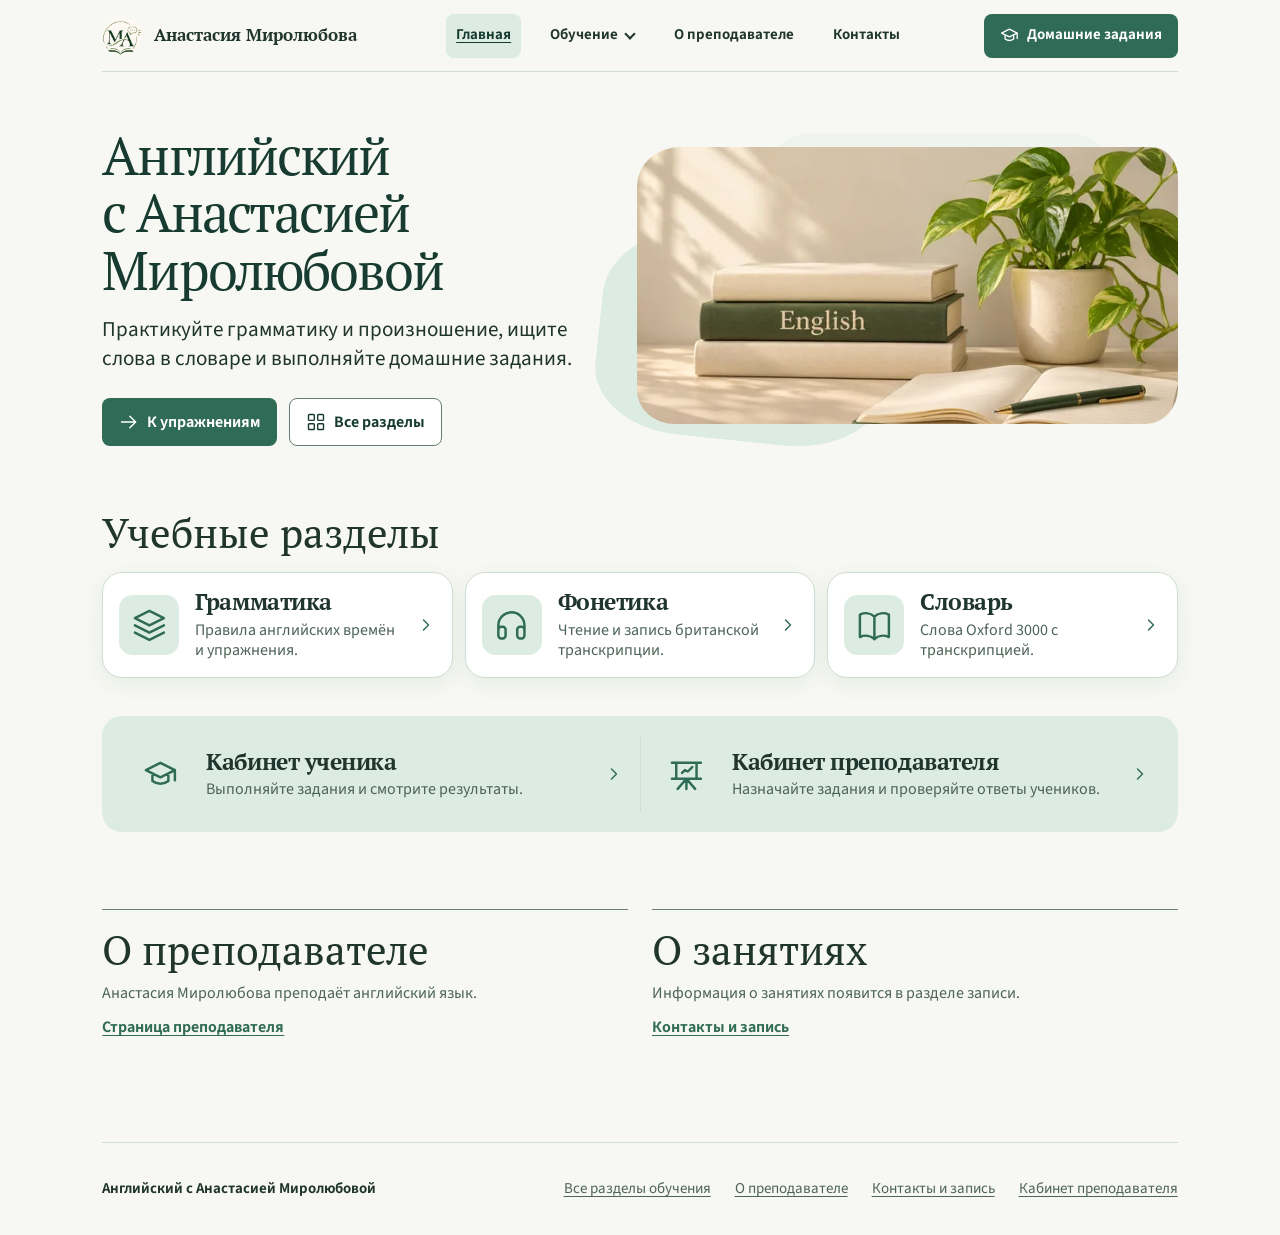
==== commit 0bde20cd: "Обновить главную, навигацию и кабинет преподавателя" ====
--- a/index.html
+++ b/index.html
@@ -5,7 +5,7 @@
   <script src="legacy-links.js"></script>
   <meta name="viewport" content="width=device-width, initial-scale=1, viewport-fit=cover">
   <meta name="description" content="Упражнения по фонетике и грамматике, словарь Oxford 3000 и домашние задания. Сайт преподавателя Анастасии Миролюбовой.">
-  <meta name="theme-color" content="#f8f7f3">
+  <meta name="theme-color" content="#F7F8F3">
   <meta property="og:type" content="website">
   <meta property="og:title" content="Английский с Анастасией Миролюбовой">
   <meta property="og:description" content="Упражнения по фонетике и грамматике, словарь Oxford 3000 и домашние задания. Сайт преподавателя Анастасии Миролюбовой.">
@@ -14,11 +14,11 @@
   <link rel="icon" href="brand-mark.png" type="image/png">
   <link rel="preconnect" href="https://fonts.googleapis.com">
   <link rel="preconnect" href="https://fonts.gstatic.com" crossorigin>
-  <link href="https://fonts.googleapis.com/css2?family=PT+Serif&amp;family=Source+Sans+3:wght@400..700&amp;display=swap" rel="stylesheet">
-  <link rel="stylesheet" href="design.css?v=1">
-  <link rel="stylesheet" href="site-nav.css?v=4">
-  <link rel="stylesheet" href="public.css?v=1">
-  <script src="site-nav.js?v=3" defer></script>
+  <link href="https://fonts.googleapis.com/css2?family=PT+Serif:wght@400;700&amp;family=Source+Sans+3:wght@400..700&amp;display=swap" rel="stylesheet">
+  <link rel="stylesheet" href="design.css?v=2">
+  <link rel="stylesheet" href="site-nav.css?v=5">
+  <link rel="stylesheet" href="public.css?v=2">
+  <script src="site-nav.js?v=4" defer></script>
 </head>
 <body>
   <a class="skip-link" href="#main">К содержимому</a>
@@ -28,71 +28,95 @@
         <img class="brand-mark" src="brand-mark.png" alt="" width="40" height="40">
         <span>Анастасия Миролюбова</span>
       </a>
-      <button class="site-menu-toggle" type="button" aria-controls="site-nav" aria-expanded="false" hidden>Меню</button>
+      <button class="site-menu-toggle" type="button" aria-controls="site-nav" aria-expanded="false" hidden><span class="site-menu-icon" aria-hidden="true"></span><span class="visually-hidden">Меню</span></button>
       <nav id="site-nav" class="site-nav" aria-label="Основные разделы">
         <a href="./" aria-current="page">Главная</a>
-        <a href="learning.html">Обучение</a>
-        <a href="grammar.html">Грамматика</a>
-        <a href="phonetics.html">Фонетика</a>
-        <a href="dictionary.html">Словарь</a>
+        <details class="nav-learning">
+          <summary>Обучение</summary>
+          <div class="nav-learning-links">
+            <a href="learning.html">Все разделы обучения</a>
+            <a href="grammar.html">Грамматика</a>
+            <a href="phonetics.html">Фонетика</a>
+            <a href="dictionary.html">Словарь</a>
+          </div>
+        </details>
         <a href="about.html">О преподавателе</a>
         <a href="contacts.html">Контакты</a>
-        <a href="homework.html?v=12" class="nav-work">Домашние задания</a>
+        <a href="homework.html?v=12" class="nav-work"><svg class="ui-icon" aria-hidden="true" focusable="false"><use href="ui-icons.svg#cap"></use></svg>Домашние задания</a>
       </nav>
     </header>
-    <main id="main" class="page-content public-page" tabindex="-1">
+    <main id="main" class="page-content public-page home-page" tabindex="-1">
       <section class="public-hero" aria-labelledby="page-title">
-        <div>
-          <h1 id="page-title"><span class="hero-title-break">Английский</span> с Анастасией Миролюбовой</h1>
+        <div class="home-hero-copy">
+          <h1 id="page-title">Английский <span>с Анастасией</span> <span>Миролюбовой</span></h1>
           <p class="public-lead">Практикуйте грамматику и произношение, ищите слова в словаре и выполняйте домашние задания.</p>
           <div class="public-actions">
-            <a class="button button-primary" href="phonetics.html">К упражнениям</a>
-            <a class="button button-outline" href="learning.html">Все разделы</a>
+            <a class="button button-primary" href="phonetics.html"><svg class="ui-icon" aria-hidden="true" focusable="false"><use href="ui-icons.svg#arrow"></use></svg>К упражнениям</a>
+            <a class="button button-outline" href="learning.html"><svg class="ui-icon" aria-hidden="true" focusable="false"><use href="ui-icons.svg#grid"></use></svg>Все разделы</a>
           </div>
         </div>
-        <figure class="lesson-sample">
-          <figcaption>Пример британской транскрипции</figcaption>
-          <div>
-            <span class="sample-word" lang="en">ship</span>
-            <span class="sample-ipa" lang="en-fonipa">/ʃɪp/</span>
-          </div>
-        </figure>
+        <div class="hero-art" aria-hidden="true">
+          <picture>
+            <source media="(width < 48rem)" srcset="hero-study-mobile.webp" width="576" height="720">
+            <img src="hero-study.webp" srcset="hero-study-small.webp 640w, hero-study.webp 1280w" sizes="(min-width: 90rem) 44vw, 50vw" alt="" width="1280" height="640" fetchpriority="high">
+          </picture>
+        </div>
       </section>
 
-      <section class="public-section" aria-labelledby="sections-title">
+      <section class="public-section home-learning" aria-labelledby="sections-title">
         <div class="section-heading"><h2 id="sections-title">Учебные разделы</h2></div>
         <div class="resource-grid">
           <a class="resource-card" href="grammar.html" aria-labelledby="resource-link-0">
-            <h3 class="resource-title">Грамматика</h3>
-            <span class="resource-arrow" aria-hidden="true"></span>
-            <span class="resource-copy">Правила употребления английских времён и упражнения с проверкой.</span>
-            <span class="resource-link" id="resource-link-0">Открыть грамматику</span>
+            <span class="icon-tile"><svg class="ui-icon" aria-hidden="true" focusable="false"><use href="ui-icons.svg#layers"></use></svg></span>
+            <div class="resource-body">
+              <h3 class="resource-title">Грамматика</h3>
+              <p class="resource-copy">Правила английских времён и упражнения.</p>
+            </div>
+            <svg class="ui-icon resource-arrow" aria-hidden="true" focusable="false"><use href="ui-icons.svg#chevron"></use></svg>
+            <span class="visually-hidden" id="resource-link-0">Открыть грамматику</span>
           </a>
           <a class="resource-card" href="phonetics.html" aria-labelledby="resource-link-1">
-            <h3 class="resource-title">Фонетика</h3>
-            <span class="resource-arrow" aria-hidden="true"></span>
-            <span class="resource-copy">Британская транскрипция, чтение слов и тренировка похожих звуков.</span>
-            <span class="resource-link" id="resource-link-1">Открыть тренажёр</span>
+            <span class="icon-tile"><svg class="ui-icon" aria-hidden="true" focusable="false"><use href="ui-icons.svg#headphones"></use></svg></span>
+            <div class="resource-body">
+              <h3 class="resource-title">Фонетика</h3>
+              <p class="resource-copy">Чтение и запись британской транскрипции.</p>
+            </div>
+            <svg class="ui-icon resource-arrow" aria-hidden="true" focusable="false"><use href="ui-icons.svg#chevron"></use></svg>
+            <span class="visually-hidden" id="resource-link-1">Открыть тренажёр</span>
           </a>
           <a class="resource-card" href="dictionary.html" aria-labelledby="resource-link-2">
-            <h3 class="resource-title">Словарь</h3>
-            <span class="resource-arrow" aria-hidden="true"></span>
-            <span class="resource-copy">Слова Oxford 3000 уровней A1 и A2. Поиск по написанию и транскрипции.</span>
-            <span class="resource-link" id="resource-link-2">Открыть словарь</span>
+            <span class="icon-tile"><svg class="ui-icon" aria-hidden="true" focusable="false"><use href="ui-icons.svg#book"></use></svg></span>
+            <div class="resource-body">
+              <h3 class="resource-title">Словарь</h3>
+              <p class="resource-copy">Слова Oxford 3000 с транскрипцией.</p>
+            </div>
+            <svg class="ui-icon resource-arrow" aria-hidden="true" focusable="false"><use href="ui-icons.svg#chevron"></use></svg>
+            <span class="visually-hidden" id="resource-link-2">Открыть словарь</span>
+          </a>
+          <a class="resource-card resource-card-mobile" href="homework.html?v=12" aria-labelledby="resource-link-3">
+            <span class="icon-tile"><svg class="ui-icon" aria-hidden="true" focusable="false"><use href="ui-icons.svg#clipboard"></use></svg></span>
+            <div class="resource-body">
+              <h3 class="resource-title">Домашние задания</h3>
+              <p class="resource-copy">Войдите в кабинет или откройте задание по коду.</p>
+            </div>
+            <svg class="ui-icon resource-arrow" aria-hidden="true" focusable="false"><use href="ui-icons.svg#chevron"></use></svg>
+            <span class="visually-hidden" id="resource-link-3">Открыть домашние задания</span>
           </a>
         </div>
       </section>
 
-      <section class="public-section access-band" aria-labelledby="access-title">
-        <div>
-          <h2 id="access-title">Домашние задания</h2>
-          <p>Войдите в кабинет ученика, чтобы посмотреть задания, или откройте работу по коду преподавателя.</p>
-        </div>
-        <div class="public-actions">
-          <a class="button button-primary" href="homework.html?v=12">Кабинет ученика</a>
-          <a class="button button-outline" href="homework.html?admin=1&amp;v=12">Для преподавателя</a>
-        </div>
-      </section>
+      <nav id="access-title" class="public-section access-band" aria-label="Личные кабинеты">
+        <a class="access-link" href="homework.html?v=12">
+          <span class="icon-tile"><svg class="ui-icon" aria-hidden="true" focusable="false"><use href="ui-icons.svg#cap"></use></svg></span>
+          <div><h2>Кабинет ученика</h2><p>Выполняйте задания и смотрите результаты.</p></div>
+          <svg class="ui-icon access-arrow" aria-hidden="true" focusable="false"><use href="ui-icons.svg#chevron"></use></svg>
+        </a>
+        <a class="access-link" href="homework.html?admin=1&amp;v=12">
+          <span class="icon-tile"><svg class="ui-icon" aria-hidden="true" focusable="false"><use href="ui-icons.svg#board"></use></svg></span>
+          <div><h2>Кабинет преподавателя</h2><p>Назначайте задания и проверяйте ответы учеников.</p></div>
+          <svg class="ui-icon access-arrow" aria-hidden="true" focusable="false"><use href="ui-icons.svg#chevron"></use></svg>
+        </a>
+      </nav>
 
       <div class="public-section profile-grid">
         <section class="profile-item" aria-labelledby="teacher-title">
--- a/design.css
+++ b/design.css
@@ -2,20 +2,17 @@
   color-scheme: light;
   font-family: "Source Sans 3", system-ui, sans-serif;
   --display: "PT Serif", Georgia, serif;
-  --paper: #f8f7f3;
-  --surface: #ffffff;
-  --ink: #202941;
-  --muted: #505d74;
-  --border: #d9deea;
-  --strong-border: #77839d;
-  --accent: #27458b;
-  --accent-hover: #1a326e;
-  --tint: #e9effd;
-  --wash: #f2f5fc;
-  --linen: #ede9df;
-  --hero-ink: #f4f6ff;
-  --hero-muted: #d4def5;
-  --hero-rule: #7389bb;
+  --paper: #F7F8F3;
+  --surface: #FFFFFF;
+  --ink: #20352D;
+  --muted: #4D6458;
+  --border: #CFDDD4;
+  --strong-border: #657E71;
+  --accent: #2F6B56;
+  --accent-hover: #173B31;
+  --tint: #DDECE2;
+  --wash: #EFF4EF;
+  --linen: #E8EFE7;
   --success: #24583e;
   --success-bg: #e9f4eb;
   --success-line: #6d977d;
@@ -26,8 +23,10 @@
   --warning: #6d501d;
   --warning-bg: #faf3e3;
   --warning-line: #a88b53;
-  --scrim: rgb(20 31 59 / 55%);
-  --shadow: 0 14px 36px rgb(24 42 86 / 10%);
+  --scrim: rgb(23 59 49 / 55%);
+  --shadow: 0 14px 36px rgb(23 59 49 / 10%);
+  --card-shadow: 0 6px 22px rgb(23 59 49 / 7%);
+  --radius-feature: 1.25rem;
   --radius: 14px;
   --radius-control: 8px;
   --gutter: clamp(1rem, 3vw, 2.5rem);
@@ -58,6 +57,27 @@
 h1, h2, h3 { text-wrap: balance; }
 p { text-wrap: pretty; }
 img { max-inline-size: 100%; }
+.ui-icon { flex: none; width: 1.25em; height: 1.25em; fill: none; stroke: currentColor; stroke-width: 1.7; stroke-linecap: round; stroke-linejoin: round; }
+.icon-tile {
+  display: grid;
+  place-items: center;
+  flex: none;
+  width: var(--icon-tile-size, 3rem);
+  aspect-ratio: 1;
+  border-radius: .85rem;
+  color: var(--accent);
+  background: var(--tint);
+}
+.icon-tile .ui-icon { width: 58%; height: 58%; }
+.visually-hidden {
+  position: absolute;
+  width: 1px;
+  height: 1px;
+  padding: 0;
+  overflow: hidden;
+  clip-path: inset(50%);
+  white-space: nowrap;
+}
 ::selection { color: var(--accent-hover); background: var(--tint); }
 :focus-visible { outline: 2px solid var(--accent); outline-offset: 3px; }
 :where([id]) { scroll-margin-block-start: 1rem; }
--- a/site-nav.css
+++ b/site-nav.css
@@ -14,11 +14,11 @@
   display: inline-flex;
   flex: 1;
   align-items: center;
-  gap: var(--space-1);
+  gap: var(--space-2);
   min-width: 0;
   min-height: var(--touch);
   color: var(--ink);
-  font-size: clamp(.875rem, 1.6vw, 1.0625rem);
+  font-size: clamp(.9375rem, 1.35vw, 1.125rem);
   line-height: 1.2;
   font-weight: 700;
   text-decoration: none;
@@ -26,7 +26,7 @@
 
 .site-header .brand-mark {
   flex: none;
-  border-radius: var(--radius-control);
+  border-radius: 50%;
 }
 
 .site-nav {
@@ -38,6 +38,7 @@
 }
 
 .site-nav a,
+.nav-learning > summary,
 .site-menu-toggle {
   display: inline-flex;
   align-items: center;
@@ -52,20 +53,71 @@
 }
 
 .site-nav a:hover,
+.nav-learning > summary:hover,
 .site-menu-toggle:hover { background: var(--wash); }
 
 .site-nav a[aria-current="page"],
+.nav-learning.nav-current > summary,
+.nav-learning[open] > summary,
 .site-menu-toggle[aria-expanded="true"] {
   color: var(--accent-hover);
   background: var(--tint);
   text-decoration: underline;
 }
 
-.site-nav .nav-work:not([aria-current="page"]) { color: var(--accent-hover); }
+.nav-learning { min-width: 0; }
+.nav-learning > summary {
+  display: inline-flex;
+  gap: .5rem;
+  cursor: pointer;
+  list-style: none;
+}
+.nav-learning > summary::-webkit-details-marker { display: none; }
+.nav-learning > summary::after {
+  width: .5rem;
+  height: .5rem;
+  margin-block-start: -.25rem;
+  border-inline-end: 2px solid currentColor;
+  border-block-end: 2px solid currentColor;
+  content: "";
+  transform: rotate(45deg);
+}
+.nav-learning[open] > summary::after { margin-block-start: .25rem; transform: rotate(225deg); }
+.nav-learning-links { display: grid; padding-inline-start: var(--space-3); }
+.nav-learning-links a { min-width: 0; }
+.site-nav .nav-work {
+  justify-content: center;
+  gap: .5rem;
+  color: var(--surface);
+  background: var(--accent);
+}
+.site-nav .nav-work:hover,
+.site-nav .nav-work[aria-current="page"] {
+  color: var(--surface);
+  background: var(--accent-hover);
+}
 .site-menu-toggle {
-  border: 1px solid var(--strong-border);
+  display: inline-flex;
+  align-items: center;
+  justify-content: center;
+  width: var(--touch);
+  padding-inline: 0;
+  border: 1px solid transparent;
   color: var(--accent-hover);
-  background: var(--surface);
+  background: var(--tint);
+}
+.site-menu-icon {
+  width: 1.25rem;
+  height: .875rem;
+  border-block: 2px solid currentColor;
+  position: relative;
+}
+.site-menu-icon::after {
+  position: absolute;
+  inset-inline: 0;
+  top: calc(50% - 1px);
+  border-block-start: 2px solid currentColor;
+  content: "";
 }
 
 .site-footer-public {
@@ -101,16 +153,35 @@
 @media (width > 880px) {
   .site-header { flex-wrap: nowrap; }
   .site-menu-toggle { display: none; }
-  .site-nav { flex: 0 0 auto; flex-direction: row; align-items: center; padding: 0; }
+  .site-nav { flex: 0 0 auto; flex-direction: row; align-items: center; gap: clamp(.25rem, 1vw, 1rem); padding: 0; }
   .site-nav a { white-space: nowrap; }
-  .site-nav .nav-work:not([aria-current="page"]) { background: var(--tint); }
-  .site-nav .nav-work:hover { background: var(--wash); }
+  .nav-learning { position: relative; }
+  .nav-learning-links {
+    position: absolute;
+    z-index: 5;
+    inset-block-start: calc(100% + .25rem);
+    inset-inline-start: 0;
+    min-width: 13rem;
+    padding: .375rem;
+    border: 1px solid var(--border);
+    border-radius: var(--radius);
+    background: var(--surface);
+    box-shadow: var(--shadow);
+  }
+  .nav-learning-links a { width: 100%; }
 }
 
 @media (880px < width < 64rem) {
   .site-nav { gap: .125rem; }
-  .site-nav a { padding-inline: .3125rem; font-size: .875rem; }
+  .site-nav > a, .nav-learning > summary { padding-inline: .3125rem; font-size: .875rem; }
+  .site-nav .nav-work { padding-inline: .75rem; }
   .site-header .brand { font-size: .9375rem; }
+}
+
+@media (min-width: 64rem) {
+  .site-header .brand { flex: 0 1 auto; font-family: var(--display); }
+  .site-nav { flex: 1 1 auto; min-width: 0; gap: clamp(.5rem, 1.5vw, 1.5rem); padding-inline-start: clamp(1rem, 6vw, 6rem); }
+  .site-nav .nav-work { margin-inline-start: auto; padding-inline: var(--space-3); }
 }
 
 @media print {
--- a/public.css
+++ b/public.css
@@ -6,85 +6,93 @@
   overflow-wrap: break-word;
 }
 .public-page h2 { font: 400 clamp(1.625rem, 3.2vw, 2.75rem)/1.15 var(--display); }
-.public-page h3 { font-size: var(--subheading); line-height: 1.2; }
 .public-page p { margin: 0; color: var(--muted); }
 .public-page .public-lead {
-  max-width: 46ch;
+  max-width: 47ch;
   margin-block-start: var(--space-3);
-  font-size: clamp(1.125rem, 2vw, 1.375rem);
-  line-height: 1.45;
+  font-size: clamp(1.125rem, 1.65vw, 1.375rem);
+  line-height: 1.4;
 }
 .public-actions { display: flex; flex-wrap: wrap; gap: var(--space-2); margin-block-start: var(--space-4); }
-.public-hero { display: grid; gap: var(--space-5); align-items: stretch; }
-.hero-title-break { display: block; }
-.lesson-sample {
+.home-page { padding-block-start: 0; }
+.public-hero {
   position: relative;
-  display: flex;
-  min-block-size: 15rem;
-  flex-direction: column;
-  justify-content: space-between;
-  gap: var(--space-3);
-  margin: 0;
-  padding: clamp(1.25rem, 4vw, 2.5rem);
-  border-radius: var(--radius);
-  color: var(--hero-ink);
-  background: var(--accent-hover);
+  isolation: isolate;
+  display: grid;
+  gap: var(--space-5);
+  align-items: center;
+  padding-block: clamp(1.65rem, 4.2vw, 4rem) var(--space-2);
 }
-.lesson-sample figcaption { color: var(--hero-muted); font-size: 1rem; }
-.sample-word { color: var(--hero-ink); font: 400 clamp(3.25rem, 7vw, 6rem)/1 var(--display); }
-.sample-ipa {
-  display: block;
-  margin-block-start: .65rem;
-  padding-block-start: .65rem;
-  border-block-start: 1px solid var(--hero-rule);
-  color: var(--hero-muted);
-  font-size: clamp(1.75rem, 3.8vw, 3rem);
-  line-height: 1.1;
+.home-page h1 { color: var(--accent-hover); font-size: clamp(1.925rem, 8vw, 3.375rem); line-height: 1.06; }
+.home-page h1 span { display: block; }
+.home-hero-copy { position: relative; z-index: 1; min-width: 0; }
+.home-hero-copy .public-lead { max-width: min(66%, 29ch); color: var(--ink); }
+.hero-art {
+  position: absolute;
+  z-index: 0;
+  inset: 0 0 3rem auto;
+  inline-size: min(59%, 22rem);
+  max-block-size: 25rem;
+  pointer-events: none;
+  overflow: hidden;
+  mask-image: linear-gradient(90deg, transparent, black 39%);
 }
+.hero-art picture, .hero-art img { display: block; width: 100%; height: 100%; }
+.hero-art img {
+  object-fit: cover;
+  object-position: right center;
+  mask-image: linear-gradient(180deg, black 88%, transparent);
+}
+.home-hero-copy .public-actions { display: grid; grid-template-columns: minmax(0, 1.17fr) minmax(0, 1fr); max-width: 29rem; }
+.home-hero-copy .button { min-height: 3rem; padding-inline: var(--space-1); line-height: 1.15; }
+.home-hero-copy .button-primary .ui-icon { order: 1; }
+
 .public-section { margin-block-start: var(--section-space); }
-.section-heading { display: flex; flex-wrap: wrap; align-items: baseline; justify-content: space-between; gap: var(--space-2); margin-block-end: var(--space-3); }
+.home-learning { margin-block-start: clamp(1.55rem, 4vw, 3.75rem); }
+.section-heading { margin-block-end: var(--space-3); }
 .resource-grid { display: grid; gap: var(--space-2); }
+.resource-card, .access-link {
+  display: grid;
+  align-items: center;
+  grid-template-columns: auto minmax(0, 1fr) auto;
+  gap: var(--space-2);
+  min-width: 0;
+  padding: var(--space-2);
+  color: var(--ink);
+  text-decoration: none;
+  overflow-wrap: anywhere;
+}
 .resource-card {
-  display: grid;
-  grid-template-columns: 1fr auto;
-  grid-template-rows: auto 1fr auto;
-  column-gap: var(--space-2);
-  align-items: start;
-  min-width: 0;
-  padding: clamp(var(--space-3), 2.5vw, 1.75rem);
   border: 1px solid var(--border);
-  border-radius: var(--radius);
-  color: var(--ink);
+  border-radius: var(--radius-feature);
+  min-height: 5.15rem;
   background: var(--surface);
-  text-decoration: none;
+  box-shadow: var(--card-shadow);
 }
-.resource-title { font-size: var(--subheading); line-height: 1.2; font-weight: 650; }
-.resource-copy { grid-column: 1 / -1; max-width: 36ch; margin-block: var(--space-1) var(--space-3); color: var(--muted); }
-.resource-link { grid-column: 1 / -1; align-self: end; color: var(--accent); font-weight: 650; }
-.resource-arrow {
-  grid-column: 2;
-  grid-row: 1;
-  display: grid;
-  place-items: center;
-  width: 1.5em;
-  height: 1.5em;
-  color: var(--accent);
+.resource-card:hover { border-color: var(--strong-border); background: var(--wash); }
+.resource-title, .access-link h2 { font-size: clamp(1.125rem, 2vw, 1.45rem); line-height: 1.12; font-weight: 700; }
+.public-page .resource-copy, .access-link p {
+  margin-block-start: .3rem;
+  color: var(--muted);
+  font-size: 1rem;
+  line-height: 1.28;
 }
-.resource-arrow::before, .resource-arrow::after { grid-area: 1 / 1; content: ""; }
-.resource-arrow::before { width: 1em; border-block-start: 2px solid; }
-.resource-arrow::after { width: .5em; height: .5em; border-block-start: 2px solid; border-inline-end: 2px solid; transform: translateX(.2em) rotate(45deg); }
-.resource-card:hover { border-color: var(--accent); background: var(--wash); }
-.resource-card:hover .resource-link { text-decoration: underline; }
+.resource-arrow, .access-arrow { color: var(--accent); }
 .public-link { display: inline-flex; align-items: center; min-block-size: var(--touch); color: var(--accent); font-weight: 650; }
+
 .access-band {
   display: grid;
-  gap: var(--space-3);
-  padding: clamp(1.125rem, 3vw, var(--space-5));
-  border-radius: var(--radius);
+  margin-block-start: clamp(1.5rem, 3vw, 2.65rem);
+  border-radius: var(--radius-feature);
+  padding: var(--space-1) var(--space-2);
   background: var(--tint);
 }
-.access-band p { margin-block-start: var(--space-1); }
-.access-band .public-actions { margin-block-start: 0; }
+.access-link { min-height: 4.75rem; border-radius: var(--radius); }
+.access-link + .access-link { position: relative; }
+.access-link + .access-link::before { position: absolute; inset: 0 var(--space-1) auto; border-block-start: 1px solid var(--border); content: ""; }
+.access-link:hover { background: var(--wash); }
+.access-link .icon-tile { background: transparent; }
+
 .profile-grid { display: grid; gap: var(--space-4); }
 .profile-item { min-width: 0; padding-block: var(--space-3); border-block-start: 1px solid var(--strong-border); }
 .profile-item p { margin-block-start: var(--space-1); }
@@ -96,21 +104,73 @@
   min-block-size: clamp(10rem, 30vw, 22rem);
   margin: 0;
   padding: var(--space-4);
-  border-radius: var(--radius);
+  border-radius: var(--radius-feature);
   color: var(--muted);
   background: var(--linen);
   text-align: center;
 }
-.info-heading + .access-band, .info-heading + .profile-layout { margin-block-start: var(--space-4); }
+.info-heading + .profile-layout { margin-block-start: var(--space-4); }
+
+@media (max-width: 359px) {
+  .home-hero-copy .button { font-size: .9375rem; }
+  .home-hero-copy .button .ui-icon { display: none; }
+  .home-hero-copy .public-lead { max-width: 59%; font-size: 1.0625rem; }
+  .hero-art { inline-size: 48%; mask-image: linear-gradient(90deg, transparent, black 52%); }
+  .resource-card { --icon-tile-size: 2.65rem; gap: var(--space-1); }
+}
 
 @media (min-width: 43rem) {
-  .public-hero { grid-template-columns: minmax(0, 1.35fr) minmax(0, .9fr); align-items: center; }
-  .lesson-sample { min-block-size: clamp(16rem, 28vw, 23rem); }
   .profile-grid, .profile-layout { grid-template-columns: repeat(2, minmax(0, 1fr)); }
   .profile-layout { grid-template-columns: minmax(0, .7fr) minmax(0, 1.3fr); }
-  .access-band { grid-template-columns: minmax(0, 1fr) auto; align-items: center; }
+  .access-band { grid-template-columns: repeat(2, minmax(0, 1fr)); }
+  .access-link + .access-link::before { inset: var(--space-1) auto var(--space-1) 0; border-block-start: 0; border-inline-start: 1px solid var(--border); }
 }
 
 @media (min-width: 48rem) {
+  .public-hero {
+    grid-template-columns: minmax(0, .87fr) minmax(0, 1fr);
+    gap: clamp(2rem, 5vw, 5rem);
+  }
+  .home-page h1 { font-size: clamp(2.5rem, 4.25vw, 4.4rem); }
+  .home-hero-copy .public-lead { max-width: 47ch; }
+  .home-hero-copy .public-actions { display: flex; max-width: none; }
+  .home-hero-copy .button { min-height: 3rem; padding-inline: var(--space-3); }
+  .home-hero-copy .button-primary .ui-icon { order: 0; }
+  .hero-art {
+    position: relative;
+    inset: auto;
+    inline-size: 100%;
+    max-block-size: none;
+    overflow: visible;
+    mask-image: none;
+  }
+  .hero-art::before, .hero-art::after {
+    content: "";
+    position: absolute;
+    z-index: -1;
+    background: var(--tint);
+  }
+  .hero-art::before { inset: 31% 53% -6% -7%; border-radius: 36% 38% 33% 30%; transform: rotate(6deg); }
+  .hero-art::after { inset: -5% 12% 59% 24%; border-radius: 2.75rem; background: var(--wash); }
+  .hero-art img {
+    aspect-ratio: 1.95;
+    height: auto;
+    object-fit: cover;
+    mask-image: none;
+    border-radius: 8% 5% 6% 7% / 14% 11% 13% 12%;
+  }
   .resource-grid { grid-template-columns: repeat(3, minmax(0, 1fr)); }
+  .resource-card-mobile { display: none; }
+  .resource-card { min-height: 6.25rem; }
+  .resource-title, .access-link h2 { font-family: var(--display); letter-spacing: -.02em; }
 }
+
+@media (min-width: 64rem) {
+  .site-shell:has(.home-page) { max-width: clamp(72rem, 89vw, 92.75rem); }
+}
+
+@media (min-width: 69rem) {
+  .resource-card, .access-link { --icon-tile-size: 3.75rem; padding: var(--space-3); gap: var(--space-3); }
+  .access-band { padding: var(--space-2); }
+  .access-link { min-height: 5.4rem; }
+}
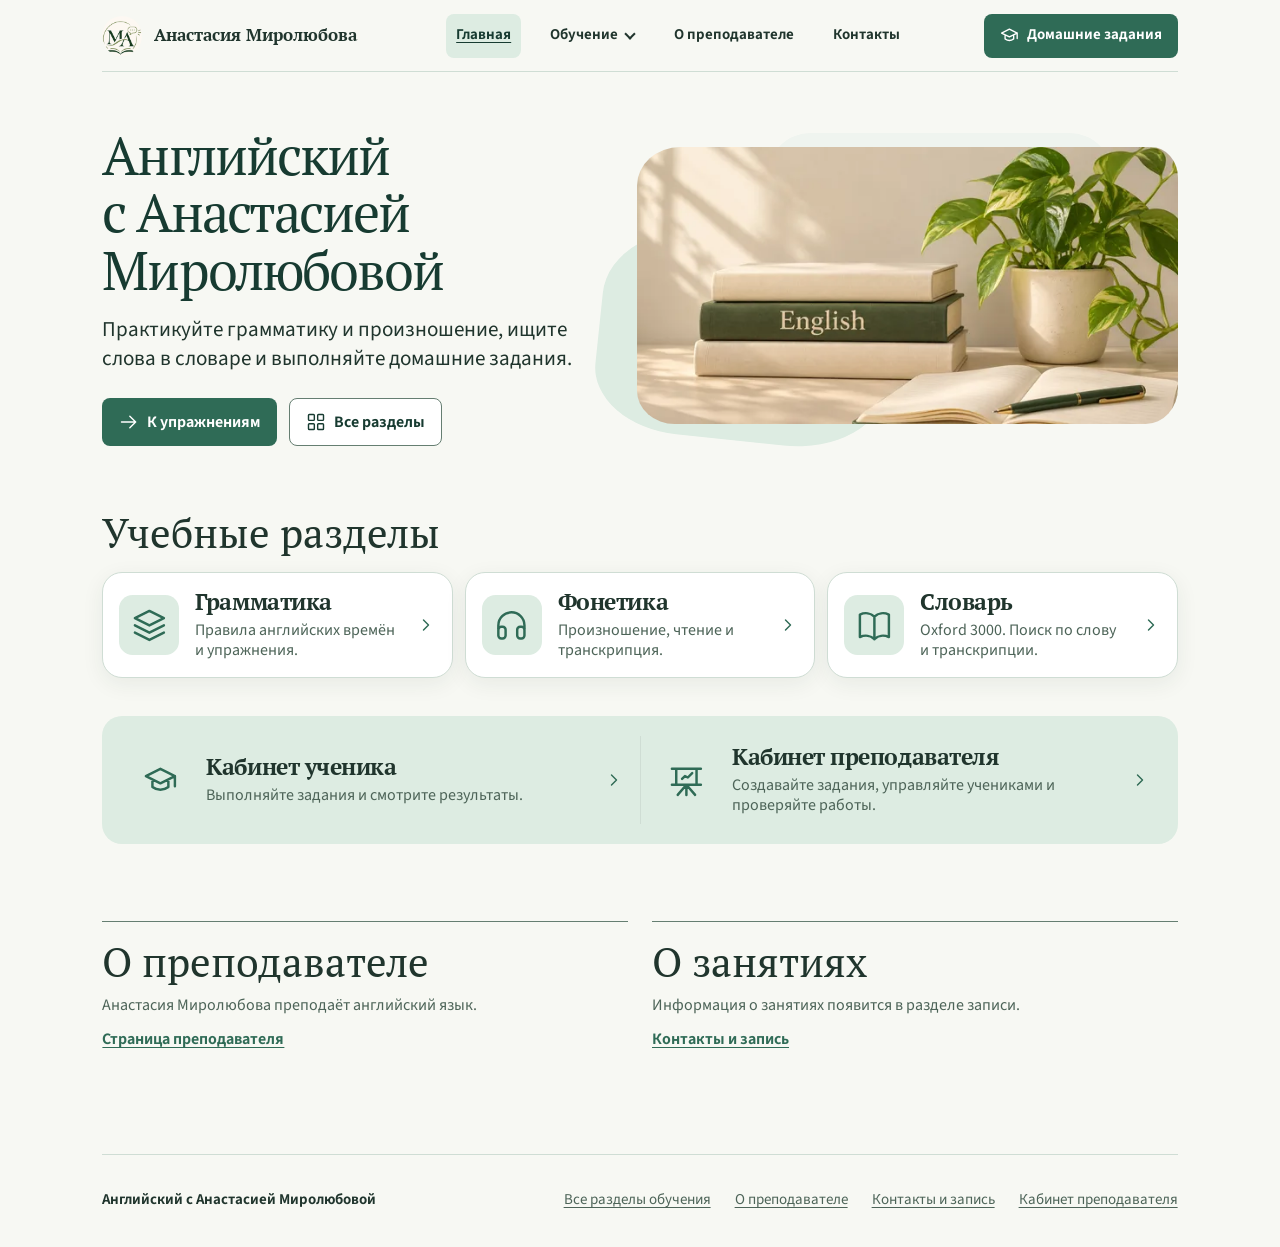
==== commit 7a2b8109: "Вернуть исходные подписи в интерфейсе" ====
--- a/index.html
+++ b/index.html
@@ -79,7 +79,7 @@
             <span class="icon-tile"><svg class="ui-icon" aria-hidden="true" focusable="false"><use href="ui-icons.svg#headphones"></use></svg></span>
             <div class="resource-body">
               <h3 class="resource-title">Фонетика</h3>
-              <p class="resource-copy">Чтение и запись британской транскрипции.</p>
+              <p class="resource-copy">Произношение, чтение и транскрипция.</p>
             </div>
             <svg class="ui-icon resource-arrow" aria-hidden="true" focusable="false"><use href="ui-icons.svg#chevron"></use></svg>
             <span class="visually-hidden" id="resource-link-1">Открыть тренажёр</span>
@@ -88,7 +88,7 @@
             <span class="icon-tile"><svg class="ui-icon" aria-hidden="true" focusable="false"><use href="ui-icons.svg#book"></use></svg></span>
             <div class="resource-body">
               <h3 class="resource-title">Словарь</h3>
-              <p class="resource-copy">Слова Oxford 3000 с транскрипцией.</p>
+              <p class="resource-copy">Oxford 3000. Поиск по слову и транскрипции.</p>
             </div>
             <svg class="ui-icon resource-arrow" aria-hidden="true" focusable="false"><use href="ui-icons.svg#chevron"></use></svg>
             <span class="visually-hidden" id="resource-link-2">Открыть словарь</span>
@@ -97,7 +97,7 @@
             <span class="icon-tile"><svg class="ui-icon" aria-hidden="true" focusable="false"><use href="ui-icons.svg#clipboard"></use></svg></span>
             <div class="resource-body">
               <h3 class="resource-title">Домашние задания</h3>
-              <p class="resource-copy">Войдите в кабинет или откройте задание по коду.</p>
+              <p class="resource-copy">Назначенные задания и проверка ответов.</p>
             </div>
             <svg class="ui-icon resource-arrow" aria-hidden="true" focusable="false"><use href="ui-icons.svg#chevron"></use></svg>
             <span class="visually-hidden" id="resource-link-3">Открыть домашние задания</span>
@@ -113,7 +113,7 @@
         </a>
         <a class="access-link" href="homework.html?admin=1&amp;v=12">
           <span class="icon-tile"><svg class="ui-icon" aria-hidden="true" focusable="false"><use href="ui-icons.svg#board"></use></svg></span>
-          <div><h2>Кабинет преподавателя</h2><p>Назначайте задания и проверяйте ответы учеников.</p></div>
+          <div><h2>Кабинет преподавателя</h2><p>Создавайте задания, управляйте учениками и проверяйте работы.</p></div>
           <svg class="ui-icon access-arrow" aria-hidden="true" focusable="false"><use href="ui-icons.svg#chevron"></use></svg>
         </a>
       </nav>
